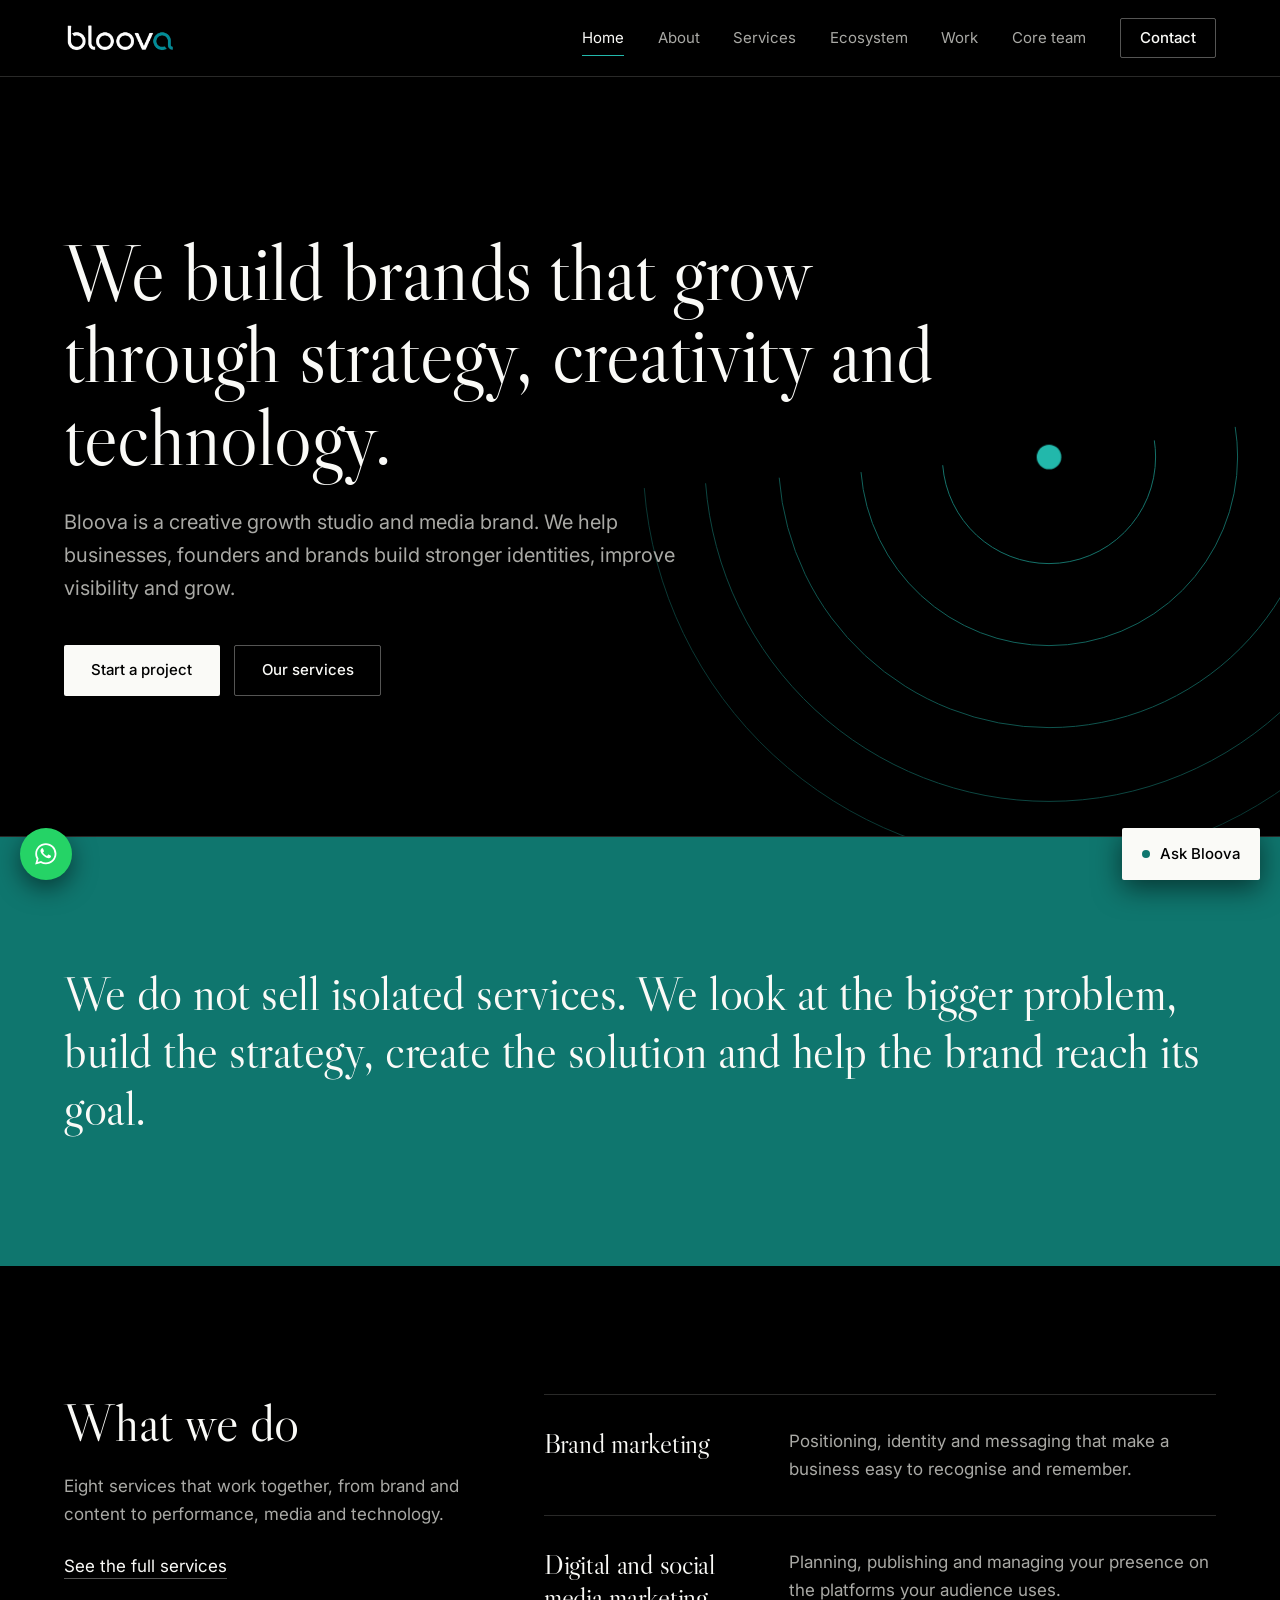
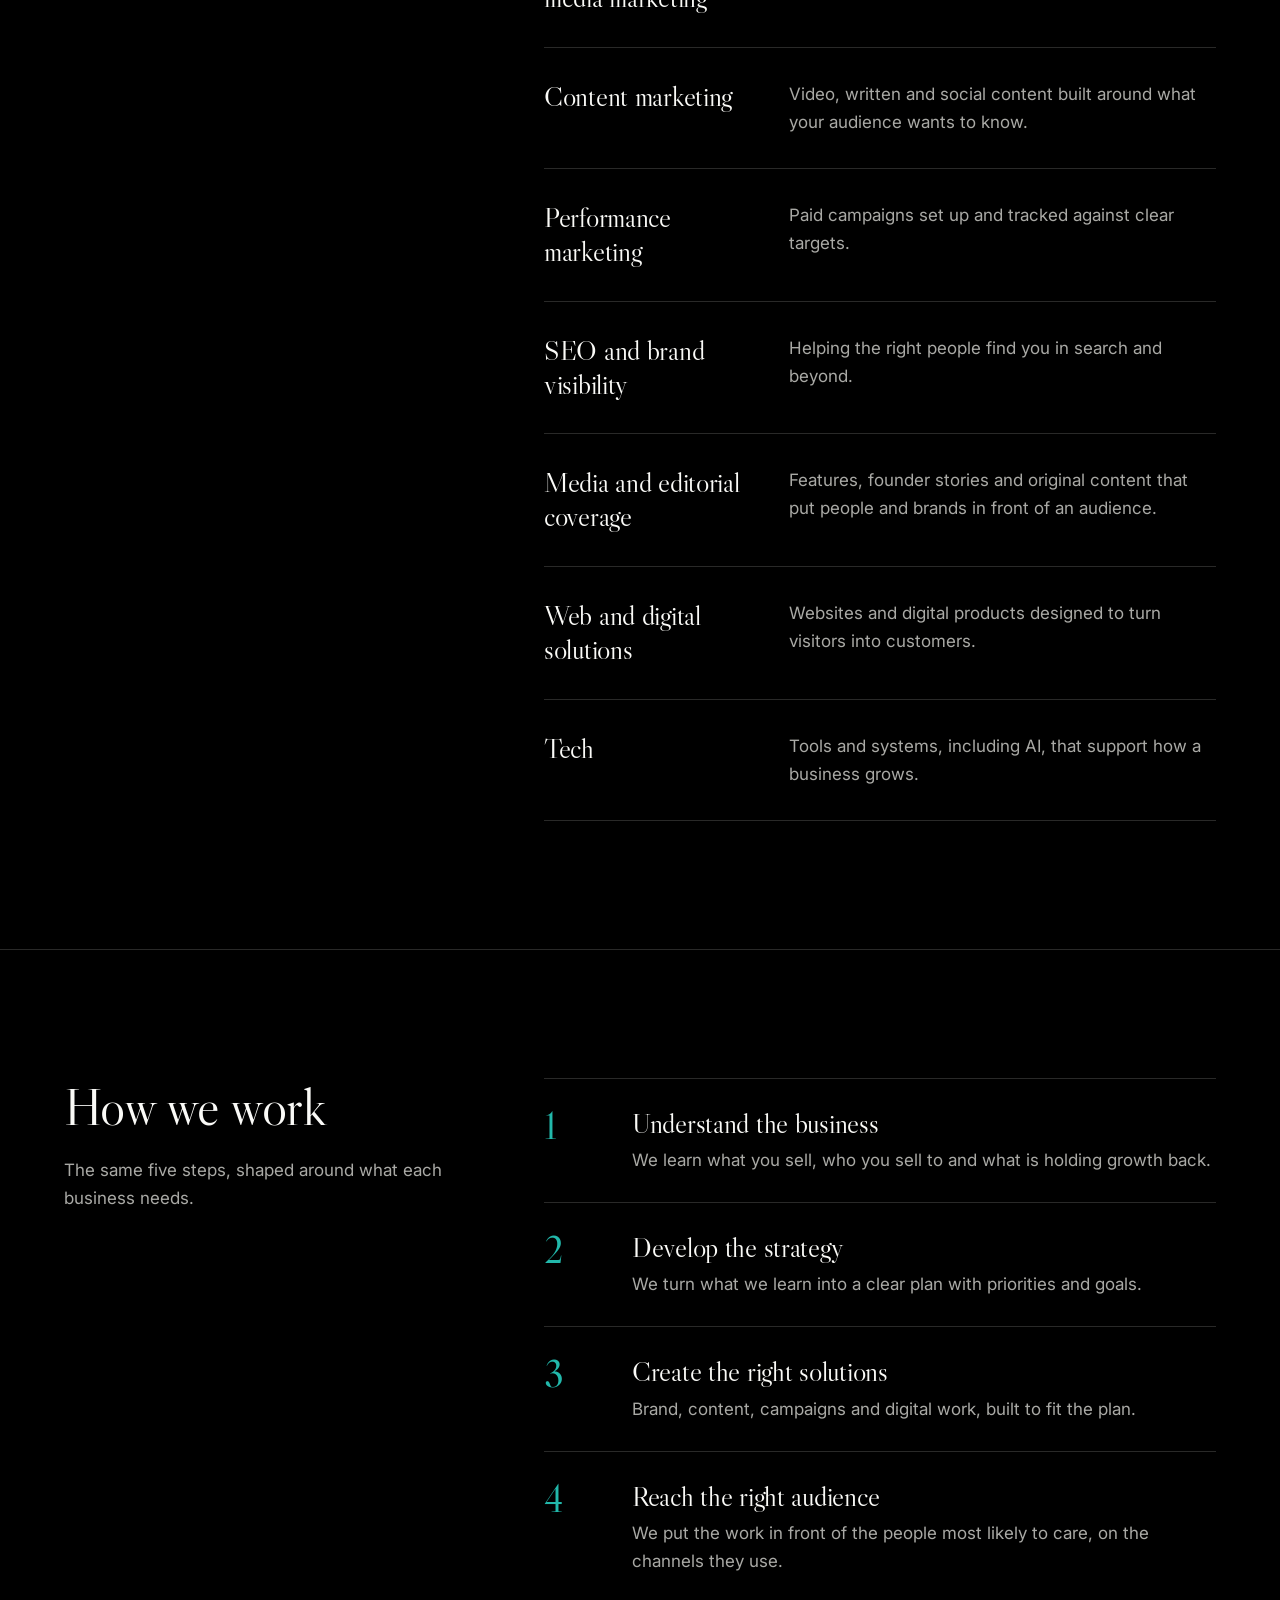
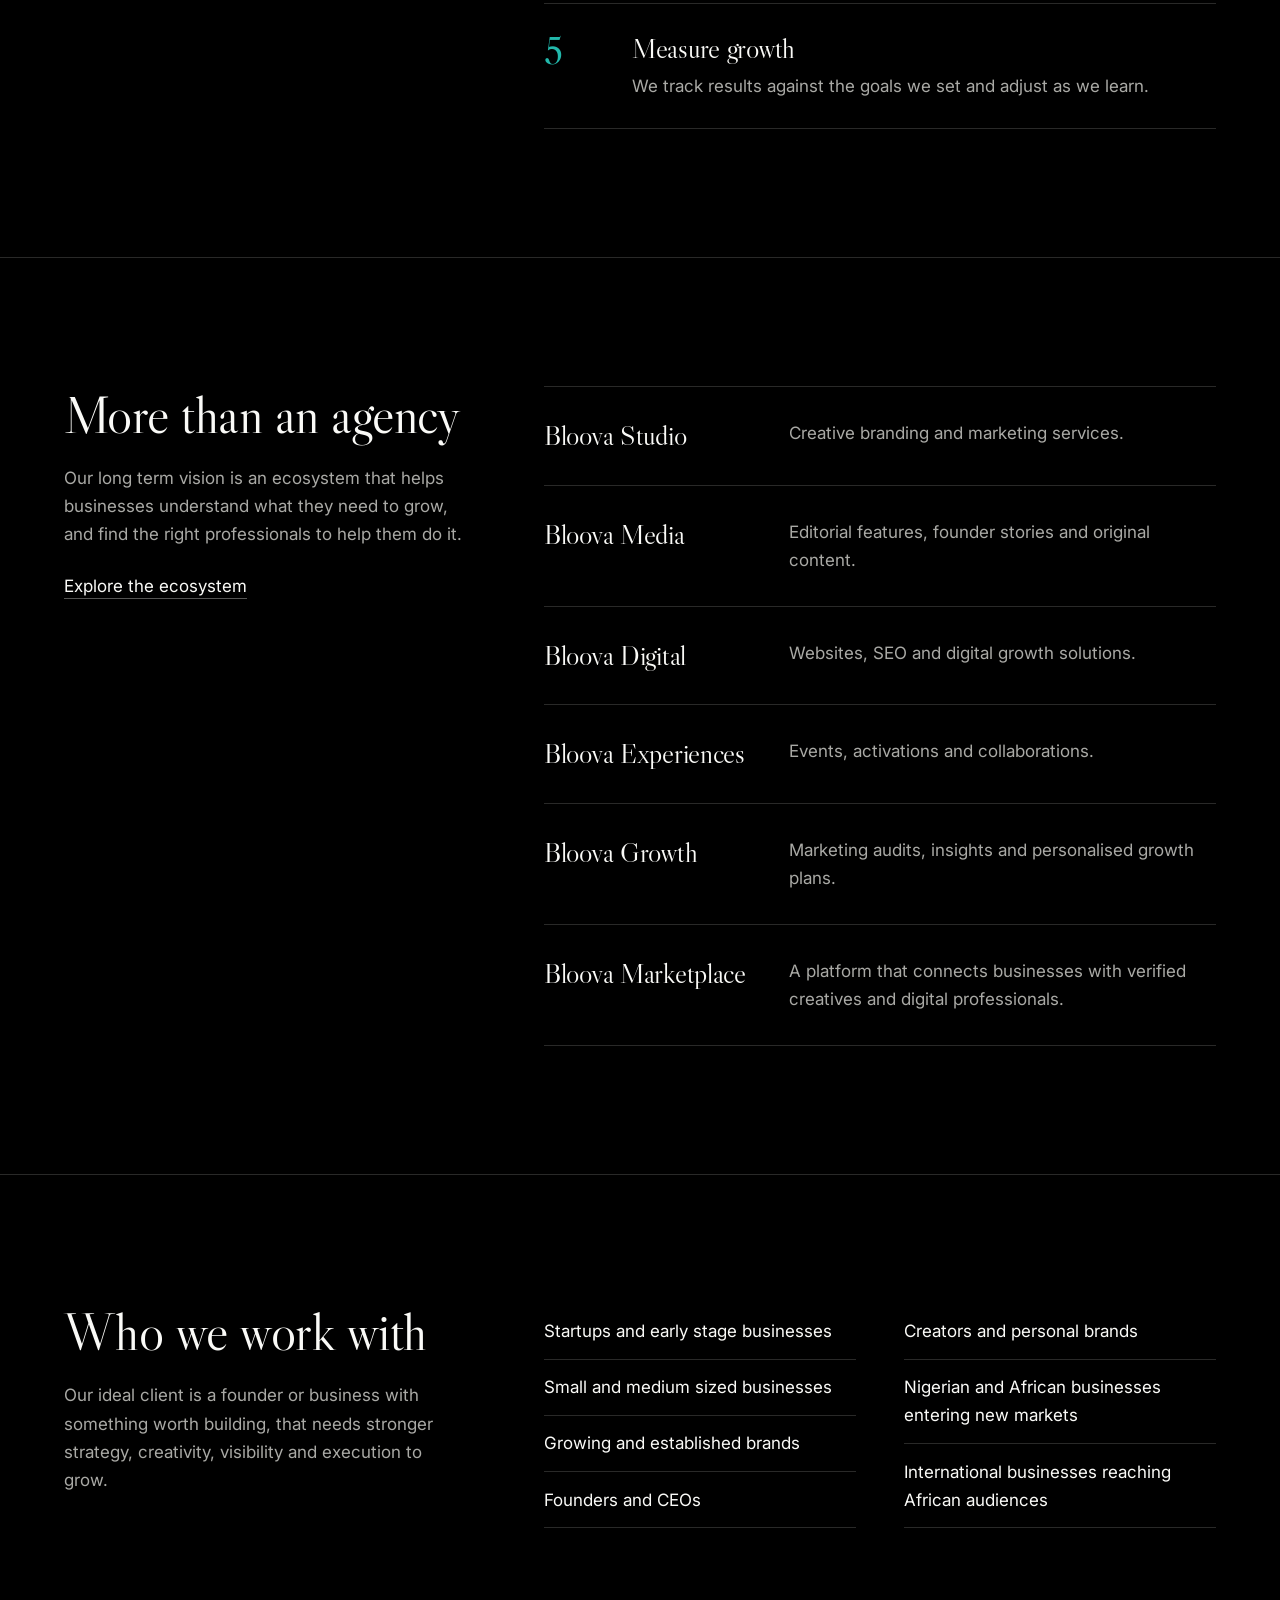
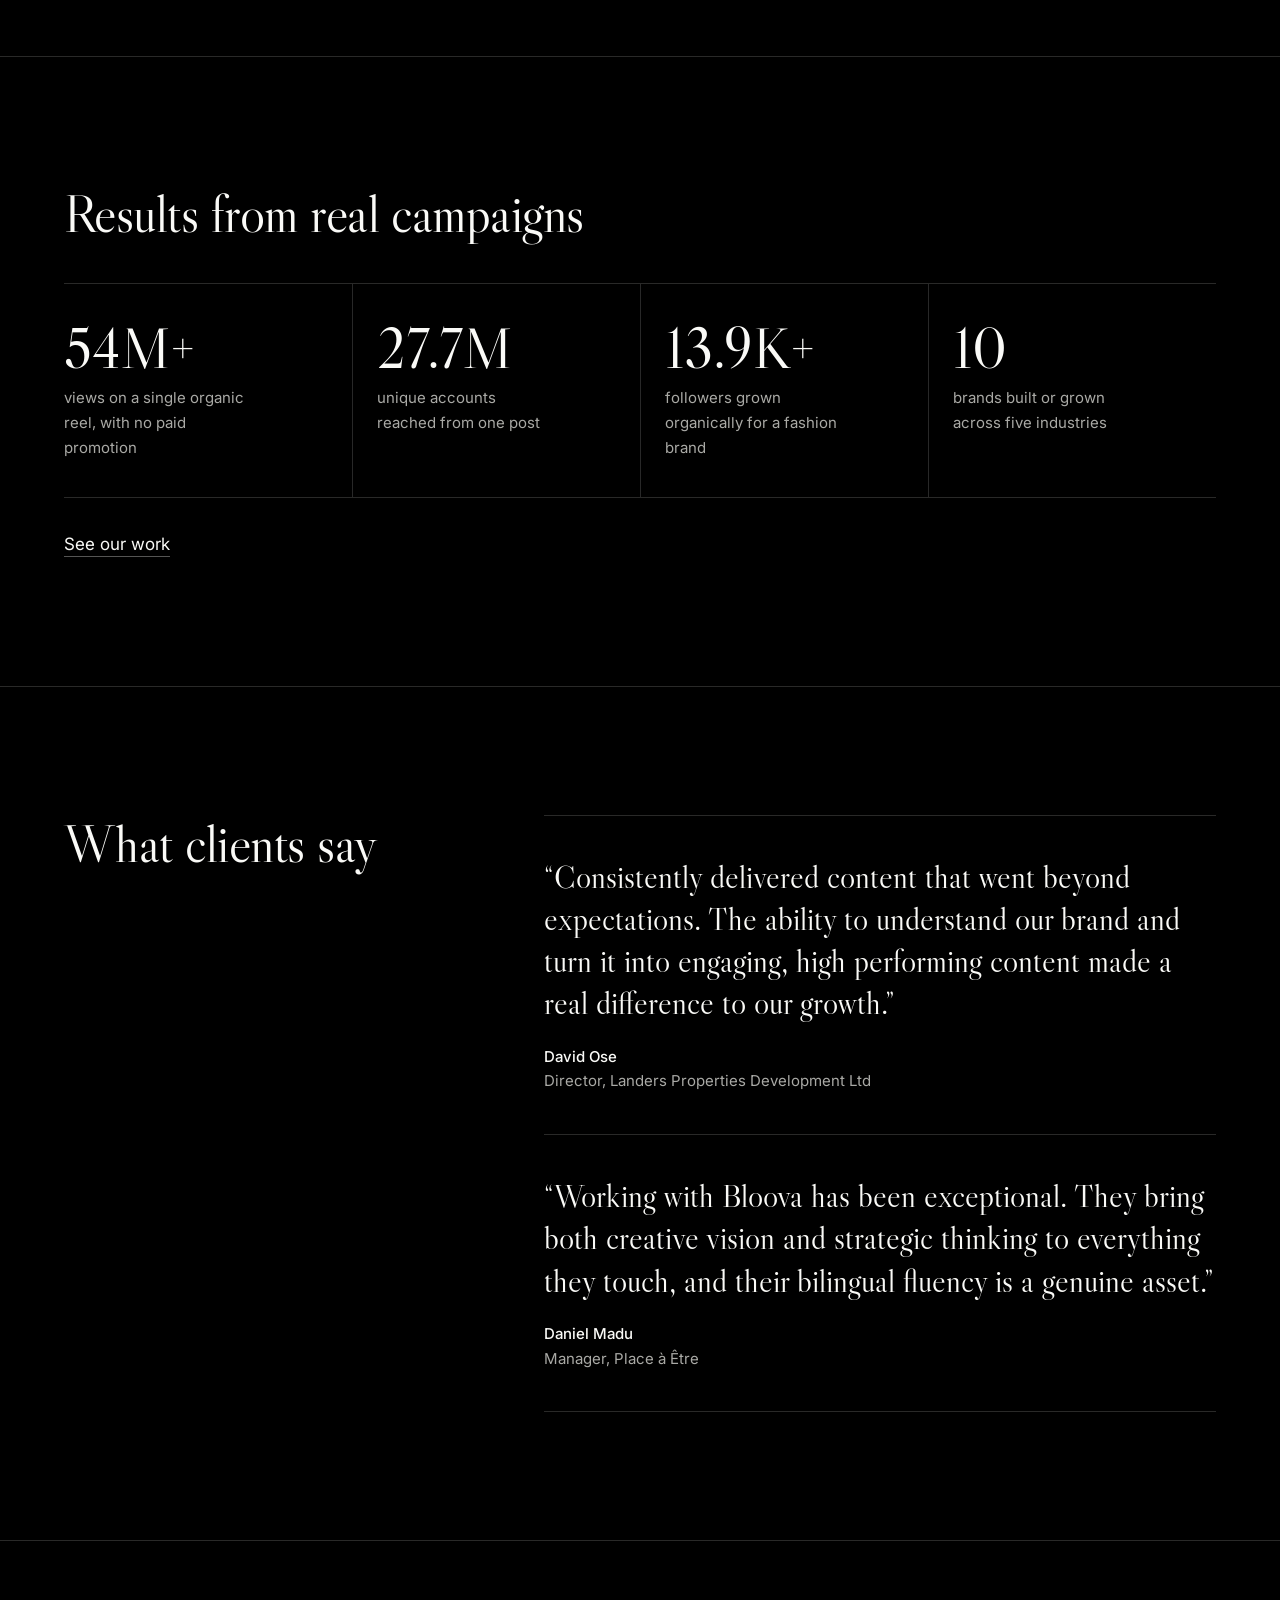
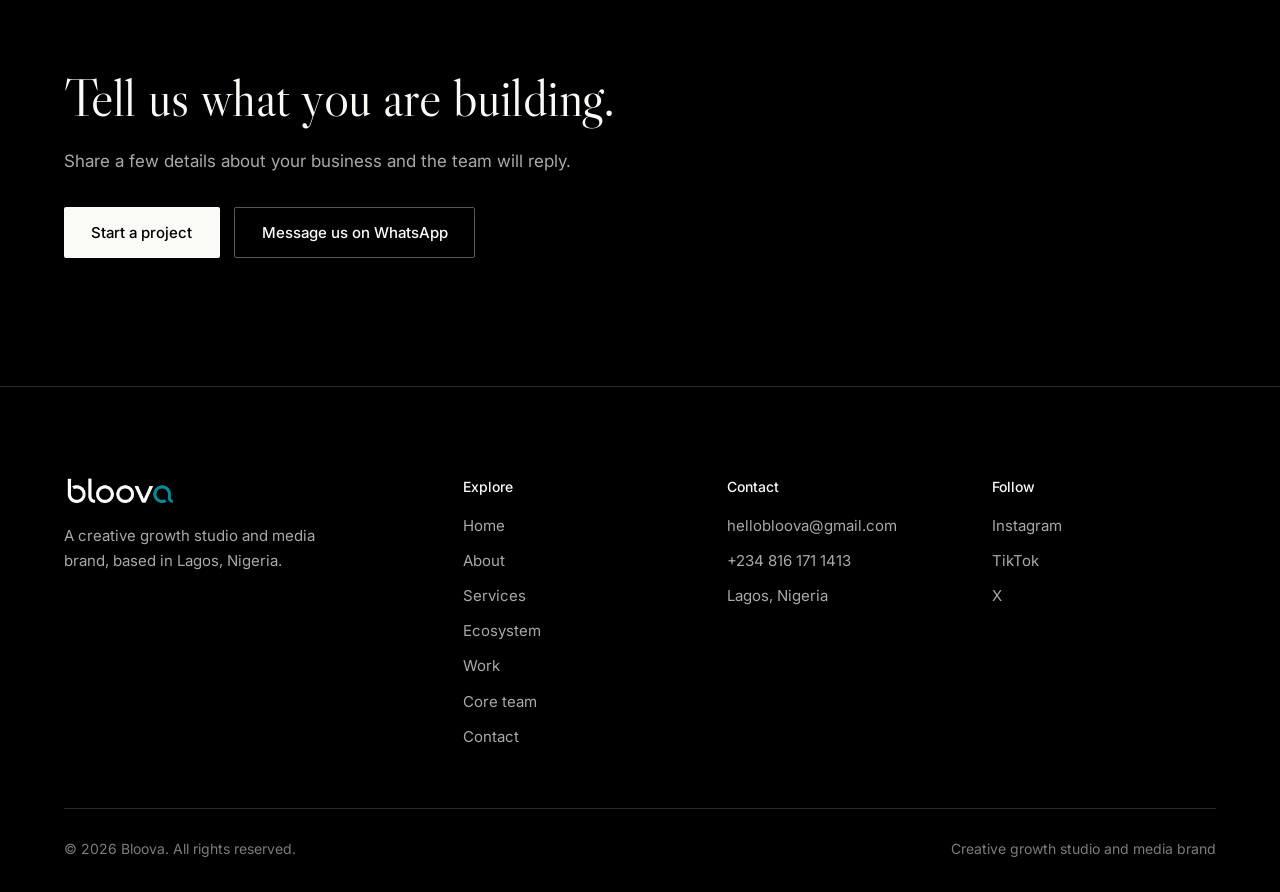
==== index.html @ 889a7f07 "Add files via upload" ====
<!DOCTYPE html>
<html lang="en">
<head>
<meta charset="utf-8">
<meta name="viewport" content="width=device-width, initial-scale=1">
<title>Bloova | Creative growth studio and media brand</title>
<meta name="description" content="Bloova is a creative growth studio and media brand in Lagos, Nigeria. We build brands that grow through strategy, creativity and technology.">
<meta name="theme-color" content="#000000">
<meta property="og:title" content="Bloova | Creative growth studio and media brand">
<meta property="og:description" content="Bloova is a creative growth studio and media brand in Lagos, Nigeria. We build brands that grow through strategy, creativity and technology.">
<meta property="og:type" content="website">
<link rel="icon" type="image/png" href="favicon.png">
<link rel="apple-touch-icon" href="apple-touch-icon.png">
<link rel="preconnect" href="https://fonts.googleapis.com">
<link rel="preconnect" href="https://fonts.gstatic.com" crossorigin>
<link href="https://fonts.googleapis.com/css2?family=Inter:wght@400;500&family=Libre+Caslon+Display&display=swap" rel="stylesheet">
<link rel="stylesheet" href="styles.css">
</head>
<body>
<a class="skip" href="#main">Skip to content</a>
<header class="site-header">
  <div class="wrap header-inner">
    <a class="brand" href="index.html" aria-label="Bloova home"><img src="bloova-logo.png" alt="Bloova" width="140" height="40"></a>
    <button class="nav-toggle" type="button" aria-expanded="false" aria-controls="site-nav" aria-label="Open menu"><span></span><span></span><span></span></button>
    <nav class="nav" id="site-nav" aria-label="Main">
      <a href="index.html" aria-current="page">Home</a>
      <a href="about.html">About</a>
      <a href="services.html">Services</a>
      <a href="ecosystem.html">Ecosystem</a>
      <a href="work.html">Work</a>
      <a href="team.html">Core team</a>
      <a class="btn btn-line btn-sm" href="contact.html">Contact</a>
    </nav>
  </div>
</header>
<main id="main">
<section class="hero">
  <svg class="rings" viewBox="0 0 400 400" aria-hidden="true" focusable="false">
    <circle class="ring" style="--i:0" cx="200" cy="200" r="52" pathLength="1"/>
    <circle class="ring" style="--i:1" cx="200" cy="200" r="92" pathLength="1"/>
    <circle class="ring" style="--i:2" cx="200" cy="200" r="132" pathLength="1"/>
    <circle class="ring" style="--i:3" cx="200" cy="200" r="168" pathLength="1"/>
    <circle class="ring" style="--i:4" cx="200" cy="200" r="198" pathLength="1"/>
    <circle class="dot" cx="200" cy="200" r="6"/>
  </svg>
  <div class="wrap">
    <div class="hero-inner">
      <h1 class="rise" style="--d:.1">We build brands that grow through strategy, creativity and technology.</h1>
      <p class="lede rise" style="--d:.3">Bloova is a creative growth studio and media brand. We help businesses, founders and brands build stronger identities, improve visibility and grow.</p>
      <div class="hero-actions rise" style="--d:.5">
        <a class="btn btn-solid" href="contact.html">Start a project</a>
        <a class="btn btn-line" href="services.html">Our services</a>
      </div>
    </div>
  </div>
</section>

<section class="section band">
  <div class="wrap">
    <p class="statement">We do not sell isolated services. We look at the bigger problem, build the strategy, create the solution and help the brand reach its goal.</p>
  </div>
</section>

<section class="section">
  <div class="wrap split">
    <div class="head">
      <h2>What we do</h2>
      <p>Eight services that work together, from brand and content to performance, media and technology.</p>
      <p style="margin-top:1.5rem"><a class="text-link" href="services.html">See the full services</a></p>
    </div>
    <div>
    <div class="rows">
      <div class="row"><h3>Brand marketing</h3><div><p>Positioning, identity and messaging that make a business easy to recognise and remember.</p></div></div>
      <div class="row"><h3>Digital and social media marketing</h3><div><p>Planning, publishing and managing your presence on the platforms your audience uses.</p></div></div>
      <div class="row"><h3>Content marketing</h3><div><p>Video, written and social content built around what your audience wants to know.</p></div></div>
      <div class="row"><h3>Performance marketing</h3><div><p>Paid campaigns set up and tracked against clear targets.</p></div></div>
      <div class="row"><h3>SEO and brand visibility</h3><div><p>Helping the right people find you in search and beyond.</p></div></div>
      <div class="row"><h3>Media and editorial coverage</h3><div><p>Features, founder stories and original content that put people and brands in front of an audience.</p></div></div>
      <div class="row"><h3>Web and digital solutions</h3><div><p>Websites and digital products designed to turn visitors into customers.</p></div></div>
      <div class="row"><h3>Tech</h3><div><p>Tools and systems, including AI, that support how a business grows.</p></div></div>
    </div>
    </div>
  </div>
</section>

<section class="section">
  <div class="wrap split">
    <div class="head">
      <h2>How we work</h2>
      <p>The same five steps, shaped around what each business needs.</p>
    </div>
    <div>
    <ol class="steps">
      <li><div><h3>Understand the business</h3><p>We learn what you sell, who you sell to and what is holding growth back.</p></div></li>
      <li><div><h3>Develop the strategy</h3><p>We turn what we learn into a clear plan with priorities and goals.</p></div></li>
      <li><div><h3>Create the right solutions</h3><p>Brand, content, campaigns and digital work, built to fit the plan.</p></div></li>
      <li><div><h3>Reach the right audience</h3><p>We put the work in front of the people most likely to care, on the channels they use.</p></div></li>
      <li><div><h3>Measure growth</h3><p>We track results against the goals we set and adjust as we learn.</p></div></li>
    </ol>
    </div>
  </div>
</section>

<section class="section">
  <div class="wrap split">
    <div class="head">
      <h2>More than an agency</h2>
      <p>Our long term vision is an ecosystem that helps businesses understand what they need to grow, and find the right professionals to help them do it.</p>
      <p style="margin-top:1.5rem"><a class="text-link" href="ecosystem.html">Explore the ecosystem</a></p>
    </div>
    <div>
    <div class="rows">
      <div class="row"><h3>Bloova Studio</h3><div><p>Creative branding and marketing services.</p></div></div>
      <div class="row"><h3>Bloova Media</h3><div><p>Editorial features, founder stories and original content.</p></div></div>
      <div class="row"><h3>Bloova Digital</h3><div><p>Websites, SEO and digital growth solutions.</p></div></div>
      <div class="row"><h3>Bloova Experiences</h3><div><p>Events, activations and collaborations.</p></div></div>
      <div class="row"><h3>Bloova Growth</h3><div><p>Marketing audits, insights and personalised growth plans.</p></div></div>
      <div class="row"><h3>Bloova Marketplace</h3><div><p>A platform that connects businesses with verified creatives and digital professionals.</p></div></div>
    </div>
    </div>
  </div>
</section>

<section class="section">
  <div class="wrap split">
    <div class="head">
      <h2>Who we work with</h2>
      <p>Our ideal client is a founder or business with something worth building, that needs stronger strategy, creativity, visibility and execution to grow.</p>
    </div>
    <ul class="audience">
      <li>Startups and early stage businesses</li>
      <li>Small and medium sized businesses</li>
      <li>Growing and established brands</li>
      <li>Founders and CEOs</li>
      <li>Creators and personal brands</li>
      <li>Nigerian and African businesses entering new markets</li>
      <li>International businesses reaching African audiences</li>
    </ul>
  </div>
</section>

<section class="section">
  <div class="wrap">
    <h2 style="max-width:14em;margin-bottom:2.5rem">Results from real campaigns</h2>
    <div class="figures">
      <div class="fig"><b>54M+</b><span>views on a single organic reel, with no paid promotion</span></div>
      <div class="fig"><b>27.7M</b><span>unique accounts reached from one post</span></div>
      <div class="fig"><b>13.9K+</b><span>followers grown organically for a fashion brand</span></div>
      <div class="fig"><b>10</b><span>brands built or grown across five industries</span></div>
    </div>
    <p style="margin-top:2rem"><a class="text-link" href="work.html">See our work</a></p>
  </div>
</section>

<section class="section">
  <div class="wrap split">
    <div class="head"><h2>What clients say</h2></div>
    <div>
      <figure class="quote">
        <blockquote>&ldquo;Consistently delivered content that went beyond expectations. The ability to understand our brand and turn it into engaging, high performing content made a real difference to our growth.&rdquo;</blockquote>
        <figcaption><strong>David Ose</strong>Director, Landers Properties Development Ltd</figcaption>
      </figure>
      <figure class="quote">
        <blockquote>&ldquo;Working with Bloova has been exceptional. They bring both creative vision and strategic thinking to everything they touch, and their bilingual fluency is a genuine asset.&rdquo;</blockquote>
        <figcaption><strong>Daniel Madu</strong>Manager, Place à Être</figcaption>
      </figure>
    </div>
  </div>
</section>

<section class="section cta">
  <div class="wrap">
    <h2>Tell us what you are building.</h2>
    <p>Share a few details about your business and the team will reply.</p>
    <div class="cta-actions">
      <a class="btn btn-solid" href="contact.html">Start a project</a>
      <a class="btn btn-line" href="https://wa.me/2348161711413" target="_blank" rel="noopener">Message us on WhatsApp</a>
    </div>
  </div>
</section>

</main>
<footer class="site-footer">
  <div class="wrap">
    <div class="footer-grid">
      <div class="footer-brand">
        <img src="bloova-logo.png" alt="Bloova" width="140" height="40">
        <p>A creative growth studio and media brand, based in Lagos, Nigeria.</p>
      </div>
      <div class="footer-col">
        <h4>Explore</h4>
        <a href="index.html">Home</a>
        <a href="about.html">About</a>
        <a href="services.html">Services</a>
        <a href="ecosystem.html">Ecosystem</a>
        <a href="work.html">Work</a>
        <a href="team.html">Core team</a>
        <a href="contact.html">Contact</a>
      </div>
      <div class="footer-col">
        <h4>Contact</h4>
        <a href="mailto:hellobloova@gmail.com">hellobloova@gmail.com</a>
        <a href="https://wa.me/2348161711413" target="_blank" rel="noopener">+234 816 171 1413</a>
        <p>Lagos, Nigeria</p>
      </div>
      <div class="footer-col">
        <h4>Follow</h4>
        <a href="https://www.instagram.com/bloova.ng" target="_blank" rel="noopener">Instagram</a>
        <a href="https://www.tiktok.com/@bloova.ng" target="_blank" rel="noopener">TikTok</a>
        <a href="https://x.com/bloovastudio" target="_blank" rel="noopener">X</a>
      </div>
    </div>
    <div class="footer-base">
      <span>&copy; <span data-year>2026</span> Bloova. All rights reserved.</span>
      <span>Creative growth studio and media brand</span>
    </div>
  </div>
</footer>
<a class="wa" href="https://wa.me/2348161711413" target="_blank" rel="noopener" aria-label="Chat with Bloova on WhatsApp"><svg viewBox="0 0 24 24" aria-hidden="true"><path d="M12.04 2C6.58 2 2.13 6.45 2.13 11.91c0 1.75.46 3.45 1.32 4.95L2.05 22l5.25-1.38a9.9 9.9 0 0 0 4.74 1.21h.01c5.46 0 9.9-4.45 9.9-9.91 0-2.65-1.03-5.14-2.9-7.01A9.87 9.87 0 0 0 12.04 2m0 1.67c2.2 0 4.27.86 5.82 2.42a8.18 8.18 0 0 1 2.41 5.82c0 4.54-3.7 8.24-8.24 8.24a8.2 8.2 0 0 1-4.19-1.15l-.3-.18-3.12.82.83-3.04-.2-.31a8.18 8.18 0 0 1-1.25-4.38c0-4.54 3.7-8.24 8.24-8.24M8.53 6.9c-.16 0-.43.06-.66.31s-.86.84-.86 2.05.88 2.38 1 2.55c.13.17 1.72 2.63 4.16 3.68.58.25 1.03.4 1.39.51.58.19 1.11.16 1.53.1.47-.07 1.44-.59 1.64-1.16.2-.57.2-1.06.14-1.16-.06-.1-.23-.16-.48-.28s-1.44-.71-1.67-.79-.39-.12-.55.12-.63.79-.77.95-.28.18-.53.06c-.25-.13-1.04-.38-1.98-1.22-.73-.65-1.22-1.46-1.37-1.7s-.02-.39.11-.51c.11-.11.25-.29.37-.43.12-.14.16-.24.24-.4s.04-.3-.02-.42c-.06-.13-.55-1.35-.76-1.84-.2-.48-.4-.42-.55-.42h-.4"/></svg></a>
<script src="script.js"></script>
<script src="chat.js"></script>
</body>
</html>
---- styles.css ----
/* ==========================================================
   Bloova
   Black from the logo, one band of brand teal, Caslon for
   headlines, Inter for everything you read.
   ========================================================== */

:root {
  --black: #000000;
  --ivory: #FAFAF7;
  --mute: #A9A9A5;
  --faint: #7C7C78;
  --line: rgba(250, 250, 247, 0.16);
  --line-strong: rgba(250, 250, 247, 0.34);
  --teal: #0F766E;
  --teal-lt: #22B8AB;
  --panel: #0D0D0D;

  --display: 'Libre Caslon Display', 'Times New Roman', serif;
  --text: 'Inter', system-ui, sans-serif;

  --wrap: 1200px;
  --gutter: clamp(1.25rem, 5vw, 4rem);
  --space-section: clamp(4.5rem, 10vw, 9rem);
}

* { box-sizing: border-box; margin: 0; padding: 0; }
html { scroll-behavior: smooth; -webkit-text-size-adjust: 100%; }

body {
  background: var(--black);
  color: var(--ivory);
  font-family: var(--text);
  font-size: 1.0625rem;
  line-height: 1.65;
  -webkit-font-smoothing: antialiased;
  text-rendering: optimizeLegibility;
  overflow-x: hidden;
}

img { max-width: 100%; display: block; }
a { color: inherit; text-decoration: none; }
ul, ol { list-style: none; }
button, input, select, textarea { font: inherit; color: inherit; }
::selection { background: var(--teal); color: var(--ivory); }

:focus-visible { outline: 2px solid var(--teal-lt); outline-offset: 3px; }

.skip {
  position: absolute; left: -999px; top: 0;
  background: var(--ivory); color: var(--black);
  padding: .75rem 1rem; z-index: 999;
}
.skip:focus { left: 0; }

h1, h2, h3, h4 {
  font-family: var(--display);
  font-weight: 400;
  letter-spacing: -0.01em;
  color: var(--ivory);
}
h1 { font-size: clamp(2.6rem, 6.2vw, 5rem); line-height: 1.04; }
h2 { font-size: clamp(2rem, 4.2vw, 3.3rem); line-height: 1.1; }
h3 { font-size: clamp(1.4rem, 2.2vw, 1.8rem); line-height: 1.2; }
p { color: var(--mute); max-width: 62ch; }
p + p { margin-top: 1.1em; }
strong { color: var(--ivory); font-weight: 500; }

.wrap {
  width: 100%;
  max-width: calc(var(--wrap) + var(--gutter) * 2);
  margin: 0 auto;
  padding-left: var(--gutter);
  padding-right: var(--gutter);
}

.small { font-size: .9375rem; color: var(--teal-lt); font-weight: 500; }

/* ---------- Header ---------- */
.site-header {
  position: sticky; top: 0; z-index: 100;
  background: rgba(0, 0, 0, 0.92);
  backdrop-filter: blur(12px);
  -webkit-backdrop-filter: blur(12px);
  border-bottom: 1px solid var(--line);
}
.header-inner {
  display: flex; align-items: center; justify-content: space-between;
  height: 4.75rem;
}
.brand img { height: 2rem; width: auto; }
.nav { display: flex; align-items: center; gap: 2.1rem; }
.nav a:not(.btn) {
  font-size: .9375rem; color: var(--mute);
  position: relative; padding: .35rem 0;
  transition: color .2s ease;
}
.nav a:not(.btn)::after {
  content: ''; position: absolute; left: 0; right: 0; bottom: 0;
  height: 1px; background: var(--teal-lt);
  transform: scaleX(0); transform-origin: left;
  transition: transform .25s ease;
}
.nav a:not(.btn):hover, .nav a[aria-current="page"] { color: var(--ivory); }
.nav a:not(.btn):hover::after, .nav a[aria-current="page"]::after { transform: scaleX(1); }

.nav-toggle {
  display: none; background: none; border: 1px solid var(--line-strong);
  width: 2.75rem; height: 2.75rem; cursor: pointer; border-radius: 2px;
  align-items: center; justify-content: center; flex-direction: column; gap: 5px;
}
.nav-toggle span { display: block; width: 18px; height: 1.5px; background: var(--ivory); transition: transform .25s ease, opacity .25s ease; }
.nav-toggle[aria-expanded="true"] span:nth-child(1) { transform: translateY(6.5px) rotate(45deg); }
.nav-toggle[aria-expanded="true"] span:nth-child(2) { opacity: 0; }
.nav-toggle[aria-expanded="true"] span:nth-child(3) { transform: translateY(-6.5px) rotate(-45deg); }

@media (max-width: 1020px) {
  .nav-toggle { display: flex; }
  .nav {
    position: fixed; top: 4.75rem; left: 0; right: 0;
    flex-direction: column; align-items: stretch; gap: 0;
    background: var(--black); border-bottom: 1px solid var(--line);
    padding: .5rem var(--gutter) 1.75rem;
    transform: translateY(-.5rem); opacity: 0; visibility: hidden;
    transition: transform .25s ease, opacity .25s ease, visibility .25s;
  }
  .nav.open { transform: none; opacity: 1; visibility: visible; }
  .nav a:not(.btn) { padding: 1rem 0; border-bottom: 1px solid var(--line); font-size: 1.0625rem; }
  .nav a:not(.btn)::after { display: none; }
  .nav .btn { margin-top: 1.25rem; justify-content: center; }
}

/* ---------- Buttons ---------- */
.btn {
  display: inline-flex; align-items: center; justify-content: center;
  padding: .95rem 1.65rem; border: 1px solid transparent; border-radius: 2px;
  font-size: .9375rem; font-weight: 500; cursor: pointer; line-height: 1.2;
  transition: background .2s ease, color .2s ease, border-color .2s ease;
}
.btn-solid { background: var(--ivory); color: var(--black); }
.btn-solid:hover { background: var(--teal-lt); }
.btn-line { border-color: var(--line-strong); color: var(--ivory); }
.btn-line:hover { border-color: var(--ivory); background: rgba(250,250,247,.06); }
.btn-sm { padding: .65rem 1.2rem; }
.text-link {
  color: var(--ivory); border-bottom: 1px solid var(--line-strong);
  padding-bottom: 2px; transition: border-color .2s ease, color .2s ease;
}
.text-link:hover { color: var(--teal-lt); border-color: var(--teal-lt); }

/* ---------- Sections ---------- */
.section { padding: var(--space-section) 0; }
.section + .section { border-top: 1px solid var(--line); }
.section.band { background: var(--teal); border-top: 0; }
.band + .section { border-top: 0; }

.split {
  display: grid;
  grid-template-columns: minmax(0, 4.5fr) minmax(0, 7.5fr);
  gap: clamp(2rem, 6vw, 6rem);
  align-items: start;
}
.split > .head { position: sticky; top: 7rem; }
.split > .head p { margin-top: 1.25rem; }
@media (max-width: 900px) {
  .split { grid-template-columns: 1fr; }
  .split > .head { position: static; }
}

/* ---------- Hero ---------- */
.hero {
  position: relative; overflow: hidden;
  padding: clamp(5rem, 12vw, 10rem) 0 clamp(5rem, 11vw, 9rem);
  border-bottom: 1px solid var(--line);
}
.hero-inner { position: relative; z-index: 2; max-width: 56rem; }
.hero h1 { margin-bottom: 1.75rem; }
.hero .lede { font-size: clamp(1.05rem, 1.6vw, 1.25rem); color: var(--mute); max-width: 40rem; margin-bottom: 2.5rem; }
.hero-actions { display: flex; flex-wrap: wrap; gap: .9rem; }

.rings {
  position: absolute; z-index: 1; pointer-events: none;
  right: -14vw; top: 50%; width: min(78vw, 820px); aspect-ratio: 1;
  transform: translateY(-50%);
}
.rings circle { fill: none; stroke: var(--teal-lt); stroke-width: 1; vector-effect: non-scaling-stroke; }
.rings .ring {
  stroke-dasharray: 1; stroke-dashoffset: 1;
  animation: draw 2.6s cubic-bezier(.22,.7,.2,1) forwards;
  animation-delay: calc(var(--i) * .22s + .15s);
  opacity: calc(.62 - var(--i) * .08);
}
.rings .dot { fill: var(--teal-lt); stroke: none; transform-origin: center; animation: pop .7s cubic-bezier(.2,.9,.3,1.3) .1s both; }
@keyframes draw { to { stroke-dashoffset: 0; } }
@keyframes pop { from { transform: scale(0); } to { transform: scale(1); } }
@media (max-width: 900px) { .rings { right: -38vw; opacity: .5; width: 120vw; } }

.rise { animation: rise .9s cubic-bezier(.2,.7,.2,1) both; animation-delay: calc(var(--d, 0) * 1s); }
@keyframes rise { from { opacity: 0; transform: translateY(14px); } to { opacity: 1; transform: none; } }

/* ---------- Statement band ---------- */
.band p.statement {
  font-family: var(--display);
  font-size: clamp(1.8rem, 3.8vw, 3.1rem);
  line-height: 1.18; color: var(--ivory); max-width: 26em;
  letter-spacing: -0.01em;
}

/* ---------- Rows (services, ecosystem) ---------- */
.rows { border-top: 1px solid var(--line); }
.row {
  display: grid; grid-template-columns: minmax(0, 4fr) minmax(0, 8fr);
  gap: 1.5rem 2rem; padding: 2rem 0; border-bottom: 1px solid var(--line);
}
.row h3 { transition: color .2s ease; }
.row:hover h3 { color: var(--teal-lt); }
.row p { max-width: 54ch; }
.row .tag {
  display: inline-block; margin-top: .9rem; font-size: .8125rem; font-weight: 500;
  border: 1px solid var(--line-strong); padding: .2rem .7rem; border-radius: 100px; color: var(--ivory);
}
@media (max-width: 700px) { .row { grid-template-columns: 1fr; gap: .6rem; } }

/* ---------- Approach steps (a real sequence) ---------- */
.steps { counter-reset: step; border-top: 1px solid var(--line); }
.steps li {
  counter-increment: step;
  display: grid; grid-template-columns: 4.5rem minmax(0, 1fr); gap: 1rem;
  padding: 1.75rem 0; border-bottom: 1px solid var(--line);
}
.steps li::before {
  content: counter(step);
  font-family: var(--display); font-size: 2.4rem; line-height: 1; color: var(--teal-lt);
}
.steps h3 { margin-bottom: .35rem; }

/* ---------- Audience ---------- */
.audience { columns: 2; column-gap: 3rem; }
.audience li { break-inside: avoid; padding: .85rem 0; border-bottom: 1px solid var(--line); color: var(--ivory); }
@media (max-width: 640px) { .audience { columns: 1; } }

/* ---------- Figures ---------- */
.figures { display: grid; grid-template-columns: repeat(4, 1fr); border-top: 1px solid var(--line); border-bottom: 1px solid var(--line); }
.fig { padding: 2.25rem 1.5rem 2.25rem 0; }
.fig + .fig { padding-left: 1.5rem; border-left: 1px solid var(--line); }
.fig b { display: block; font-family: var(--display); font-weight: 400; font-size: clamp(2.4rem, 4.4vw, 3.6rem); line-height: 1; margin-bottom: .6rem; }
.fig span { font-size: .9375rem; color: var(--mute); display: block; max-width: 20ch; }
@media (max-width: 860px) {
  .figures { grid-template-columns: 1fr 1fr; }
  .fig:nth-child(3) { border-left: 0; padding-left: 0; }
  .fig:nth-child(n+3) { border-top: 1px solid var(--line); }
}

/* ---------- Quotes ---------- */
.quote { padding: 2.5rem 0; border-bottom: 1px solid var(--line); }
.quote:first-child { border-top: 1px solid var(--line); }
.quote blockquote { font-family: var(--display); font-size: clamp(1.4rem, 2.6vw, 2rem); line-height: 1.32; color: var(--ivory); max-width: 34em; }
.quote figcaption { margin-top: 1.25rem; color: var(--mute); font-size: .9375rem; }
.quote figcaption strong { display: block; }

/* ---------- Call to action ---------- */
.cta h2 { max-width: 16em; margin-bottom: 1.25rem; }
.cta p { margin-bottom: 2rem; }
.cta-actions { display: flex; flex-wrap: wrap; gap: .9rem; }

/* ---------- Inner page header ---------- */
.page-head { padding: clamp(4.5rem, 10vw, 8rem) 0 clamp(3rem, 6vw, 5rem); border-bottom: 1px solid var(--line); }
.page-head h1 { max-width: 15em; margin-bottom: 1.5rem; }
.page-head .lede { font-size: clamp(1.05rem, 1.5vw, 1.2rem); max-width: 44rem; }

/* ---------- Work ---------- */
.case { display: grid; grid-template-columns: minmax(0, 4fr) minmax(0, 8fr); gap: 1.5rem clamp(2rem, 5vw, 5rem); padding: 3rem 0; border-bottom: 1px solid var(--line); }
.case:first-child { border-top: 1px solid var(--line); }
.case .metric b { display: block; font-family: var(--display); font-weight: 400; font-size: clamp(3rem, 6vw, 4.8rem); line-height: 1; color: var(--teal-lt); }
.case .metric span { display: block; margin-top: .6rem; color: var(--mute); font-size: .9375rem; max-width: 22ch; }
.case h3 { margin-bottom: 1rem; }
.case .facts { display: flex; flex-wrap: wrap; gap: .5rem 2rem; margin: 1.5rem 0; }
.case .facts li { font-size: .9375rem; color: var(--ivory); }
.case .facts li span { color: var(--mute); margin-left: .35rem; }
.case .links { display: flex; flex-wrap: wrap; gap: .75rem 1.75rem; margin-top: 1.5rem; }
@media (max-width: 760px) { .case { grid-template-columns: 1fr; } }

.clients { border-top: 1px solid var(--line); columns: 2; column-gap: 3rem; }
.clients li { break-inside: avoid; padding: 1rem 0; border-bottom: 1px solid var(--line); }
.clients b { font-weight: 500; display: block; }
.clients span { color: var(--mute); font-size: .9375rem; }
@media (max-width: 640px) { .clients { columns: 1; } }

/* ---------- Core team ---------- */
.team-grid { display: grid; grid-template-columns: repeat(4, 1fr); gap: 2rem; }
@media (max-width: 1000px) { .team-grid { grid-template-columns: repeat(2, 1fr); } }
@media (max-width: 520px) { .team-grid { grid-template-columns: 1fr; } }
.member { display: block; }
.portrait {
  position: relative; aspect-ratio: 4 / 5; overflow: hidden;
  border: 1px solid var(--line); border-radius: 999px 999px 2px 2px;
  background: var(--panel);
  display: flex; align-items: center; justify-content: center;
  transition: border-color .25s ease;
}
.portrait img { width: 38%; opacity: .5; transition: opacity .25s ease; }
.member:hover .portrait { border-color: var(--teal-lt); }
.member:hover .portrait img { opacity: .9; }
.member h3 { margin-top: 1.1rem; font-size: 1.4rem; }
.member p { font-size: .9375rem; margin-top: .2rem; }
.member .view { display: inline-block; margin-top: .7rem; font-size: .9375rem; color: var(--ivory); border-bottom: 1px solid var(--line-strong); padding-bottom: 2px; }

.soon-panel { max-width: 40rem; padding: clamp(2rem, 5vw, 3.5rem); border: 1px solid var(--line); background: var(--panel); }
.soon-panel h2 { margin-bottom: 1rem; }
.soon-panel .cta-actions { margin-top: 2rem; }

/* ---------- Contact ---------- */
.contact-grid { display: grid; grid-template-columns: minmax(0, 7fr) minmax(0, 5fr); gap: clamp(2rem, 6vw, 6rem); align-items: start; }
@media (max-width: 900px) { .contact-grid { grid-template-columns: 1fr; } }
.form { display: grid; grid-template-columns: 1fr 1fr; gap: 1.25rem; }
.form .full { grid-column: 1 / -1; }
@media (max-width: 560px) { .form { grid-template-columns: 1fr; } }
.field label { display: block; font-size: .9rem; font-weight: 500; margin-bottom: .45rem; }
.field input, .field select, .field textarea {
  width: 100%; background: var(--black); border: 1px solid var(--line-strong);
  border-radius: 2px; padding: .9rem 1rem; transition: border-color .2s ease;
}
.field select { appearance: none; background-image: linear-gradient(45deg, transparent 50%, var(--mute) 50%), linear-gradient(135deg, var(--mute) 50%, transparent 50%); background-position: calc(100% - 20px) 55%, calc(100% - 14px) 55%; background-size: 6px 6px; background-repeat: no-repeat; }
.field input::placeholder, .field textarea::placeholder { color: var(--faint); }
.field input:focus, .field select:focus, .field textarea:focus { outline: none; border-color: var(--teal-lt); }
.field textarea { min-height: 9rem; resize: vertical; }
.form-actions { display: flex; flex-wrap: wrap; gap: .9rem; }
.form-note { font-size: .875rem; color: var(--faint); margin-top: .25rem; }
.contact-list { border-top: 1px solid var(--line); }
.contact-list li { padding: 1.25rem 0; border-bottom: 1px solid var(--line); }
.contact-list .k { display: block; font-size: .875rem; color: var(--faint); }
.contact-list a, .contact-list .v { color: var(--ivory); font-size: 1.0625rem; }
.contact-list a:hover { color: var(--teal-lt); }

/* ---------- Footer ---------- */
.site-footer { border-top: 1px solid var(--line); padding: clamp(3.5rem, 7vw, 5.5rem) 0 2rem; }
.footer-grid { display: grid; grid-template-columns: 1.6fr 1fr 1fr 1fr; gap: 2.5rem; padding-bottom: 3rem; }
@media (max-width: 860px) { .footer-grid { grid-template-columns: 1fr 1fr; } .footer-grid > :first-child { grid-column: 1 / -1; } }
.footer-brand img { height: 2rem; width: auto; margin-bottom: 1.1rem; }
.footer-brand p { font-size: .9375rem; max-width: 30ch; }
.footer-col h4 { font-family: var(--text); font-size: .875rem; font-weight: 500; color: var(--ivory); margin-bottom: 1rem; letter-spacing: 0; }
.footer-col a, .footer-col p { display: block; font-size: .9375rem; color: var(--mute); margin-bottom: .65rem; transition: color .2s ease; }
.footer-col a:hover { color: var(--teal-lt); }
.footer-base { display: flex; flex-wrap: wrap; justify-content: space-between; gap: .75rem; padding-top: 1.75rem; border-top: 1px solid var(--line); font-size: .875rem; color: var(--faint); }

/* ---------- WhatsApp ---------- */
.wa {
  position: fixed; left: 1.25rem; bottom: 1.25rem; z-index: 150;
  width: 3.25rem; height: 3.25rem; border-radius: 50%;
  background: #25D366; display: flex; align-items: center; justify-content: center;
  box-shadow: 0 8px 24px rgba(0,0,0,.5); transition: transform .2s ease;
}
.wa:hover { transform: scale(1.06); }
.wa svg { width: 1.6rem; height: 1.6rem; fill: #fff; }

/* ---------- Chat ---------- */
.chat-launch {
  position: fixed; right: 1.25rem; bottom: 1.25rem; z-index: 150;
  display: inline-flex; align-items: center; gap: .6rem;
  background: var(--ivory); color: var(--black); border: 0; cursor: pointer;
  padding: .85rem 1.25rem; border-radius: 2px; font-weight: 500; font-size: .9375rem;
  box-shadow: 0 8px 28px rgba(0,0,0,.55); transition: background .2s ease;
}
.chat-launch:hover { background: var(--teal-lt); }
.chat-launch i { width: .55rem; height: .55rem; border-radius: 50%; background: var(--teal); display: block; }

.chat {
  position: fixed; right: 1.25rem; bottom: 5.25rem; z-index: 160;
  width: min(25rem, calc(100vw - 2.5rem)); height: min(35rem, 74vh);
  display: flex; flex-direction: column;
  background: var(--panel); border: 1px solid var(--line-strong); border-radius: 4px;
  box-shadow: 0 24px 70px rgba(0,0,0,.7);
  transform: translateY(12px); opacity: 0; visibility: hidden;
  transition: transform .25s ease, opacity .25s ease, visibility .25s;
}
.chat.open { transform: none; opacity: 1; visibility: visible; }
.chat-head { display: flex; align-items: center; justify-content: space-between; padding: 1rem 1.1rem; border-bottom: 1px solid var(--line); }
.chat-head b { font-family: var(--display); font-weight: 400; font-size: 1.25rem; }
.chat-head small { display: block; color: var(--faint); font-size: .8125rem; }
.chat-close { background: none; border: 1px solid var(--line-strong); width: 2.25rem; height: 2.25rem; border-radius: 2px; cursor: pointer; font-size: 1.1rem; line-height: 1; }
.chat-close:hover { border-color: var(--ivory); }
.chat-log { flex: 1; overflow-y: auto; padding: 1.1rem; display: flex; flex-direction: column; gap: .8rem; }
.msg { max-width: 88%; padding: .75rem .95rem; border-radius: 3px; font-size: .9688rem; line-height: 1.55; white-space: pre-wrap; word-wrap: break-word; }
.msg.bot { background: transparent; border: 1px solid var(--line); color: var(--ivory); align-self: flex-start; }
.msg.me { background: var(--teal); color: var(--ivory); align-self: flex-end; }
.msg a { color: var(--teal-lt); text-decoration: underline; }
.typing { display: inline-flex; gap: 4px; padding: .2rem 0; }
.typing span { width: 6px; height: 6px; border-radius: 50%; background: var(--mute); animation: blink 1.1s infinite ease-in-out; }
.typing span:nth-child(2) { animation-delay: .15s; } .typing span:nth-child(3) { animation-delay: .3s; }
@keyframes blink { 0%, 80%, 100% { opacity: .25; } 40% { opacity: 1; } }
.chips { display: flex; flex-wrap: wrap; gap: .5rem; padding: 0 1.1rem .9rem; }
.chips button { background: none; border: 1px solid var(--line-strong); color: var(--ivory); padding: .45rem .8rem; border-radius: 100px; font-size: .8438rem; cursor: pointer; transition: border-color .2s ease; }
.chips button:hover { border-color: var(--teal-lt); }
.chat-form { display: flex; gap: .6rem; padding: .9rem 1.1rem 1.1rem; border-top: 1px solid var(--line); }
.chat-form input { flex: 1; min-width: 0; background: var(--black); border: 1px solid var(--line-strong); border-radius: 2px; padding: .75rem .9rem; font-size: 1rem; }
.chat-form input:focus { outline: none; border-color: var(--teal-lt); }
.chat-form button { background: var(--ivory); color: var(--black); border: 0; padding: 0 1.1rem; border-radius: 2px; font-weight: 500; cursor: pointer; }
.chat-form button:hover { background: var(--teal-lt); }
.chat-form button:disabled { opacity: .5; cursor: default; }
@media (max-width: 520px) {
  .chat { right: .75rem; left: .75rem; width: auto; bottom: 4.9rem; height: 70vh; }
  .chat-launch { right: .75rem; bottom: .75rem; }
  .wa { left: .75rem; bottom: .75rem; }
}

/* ---------- Motion preferences ---------- */
@media (prefers-reduced-motion: reduce) {
  *, *::before, *::after { animation-duration: .01ms !important; animation-delay: 0ms !important; transition-duration: .01ms !important; scroll-behavior: auto !important; }
  .rings .ring { stroke-dashoffset: 0; }
}
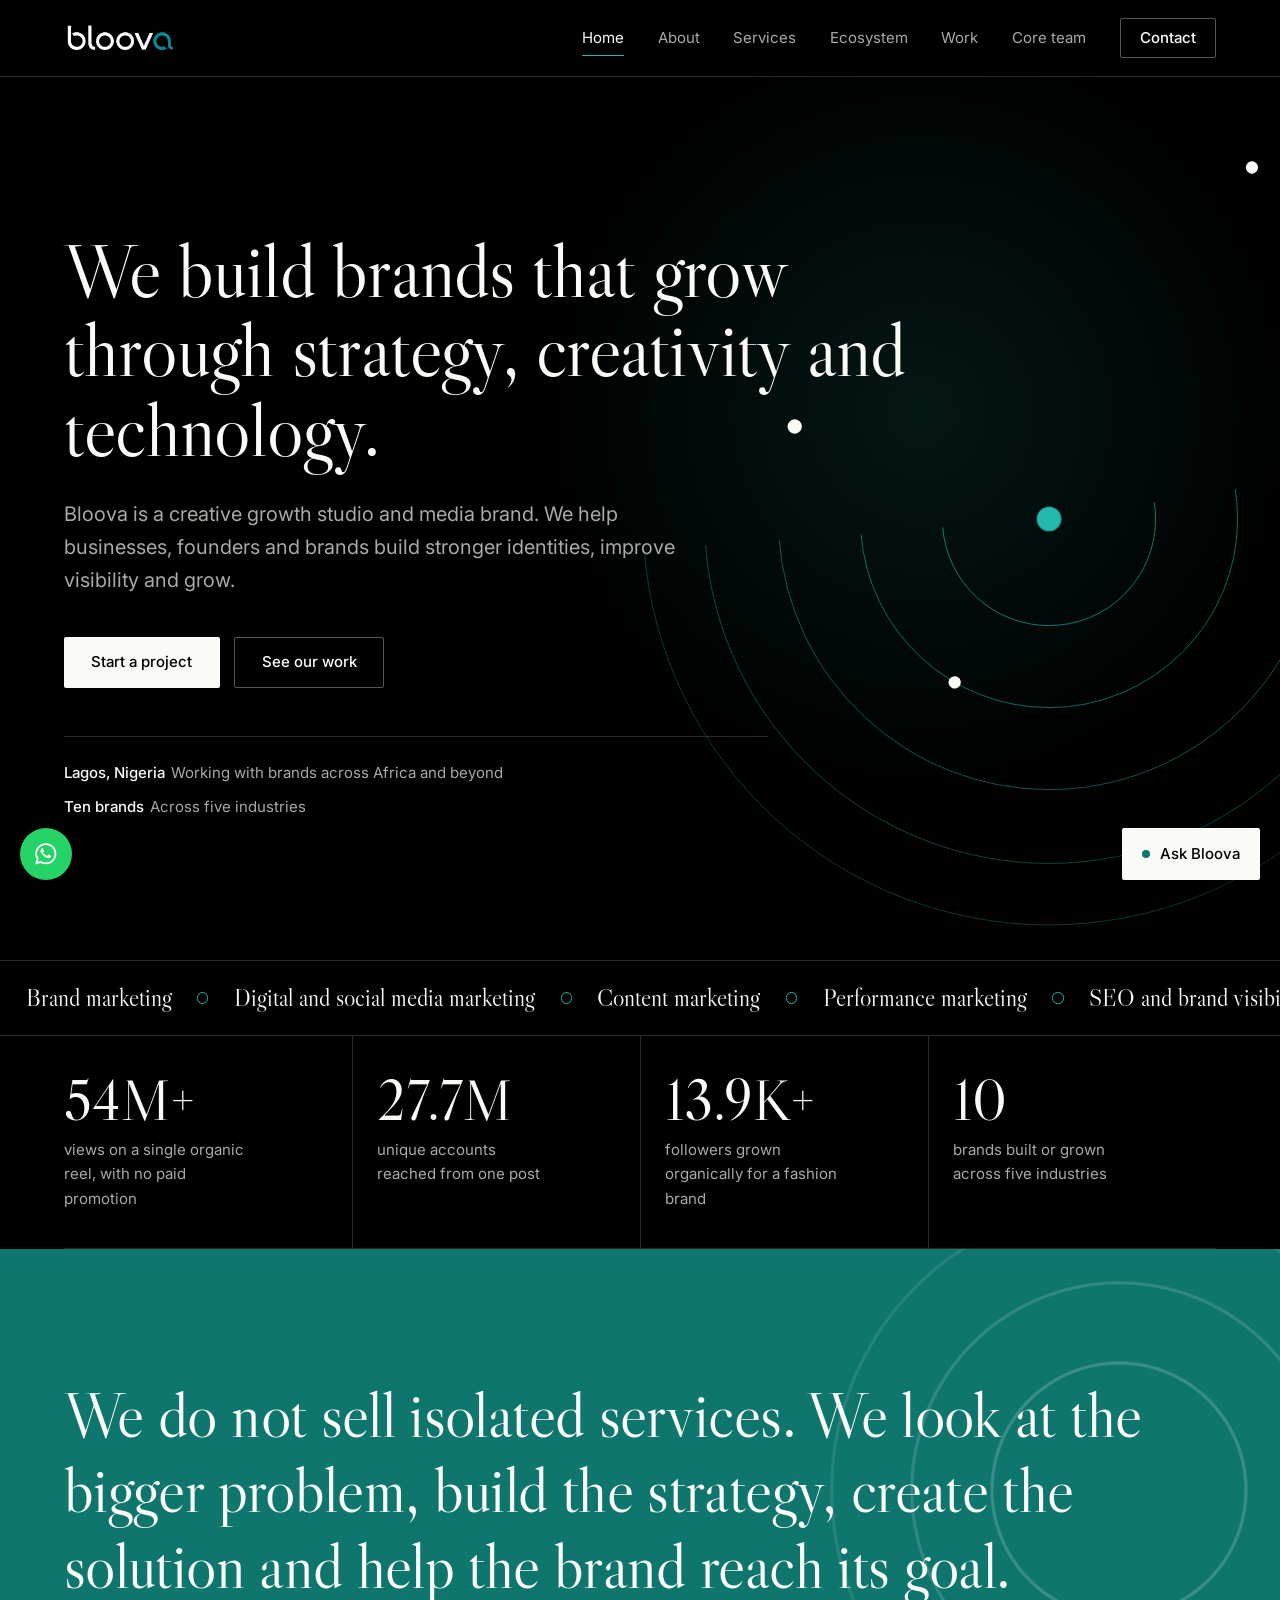
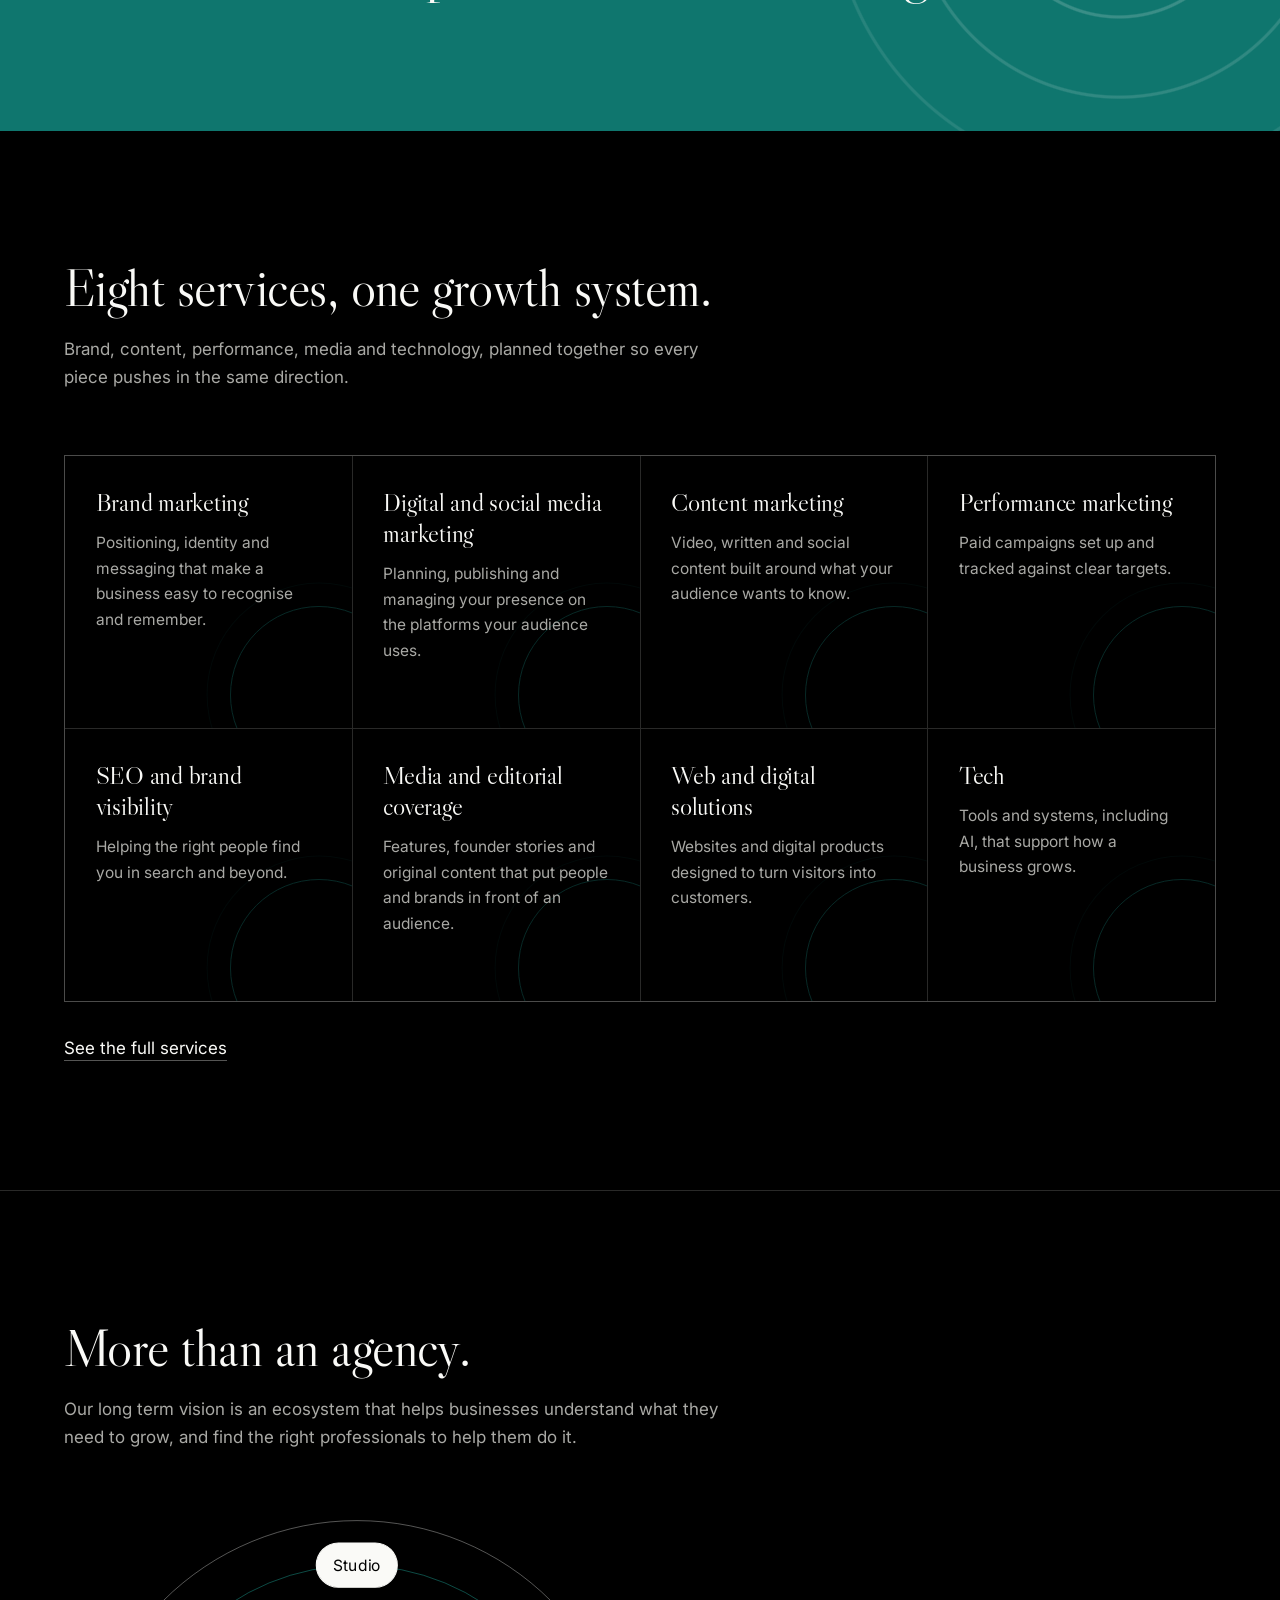
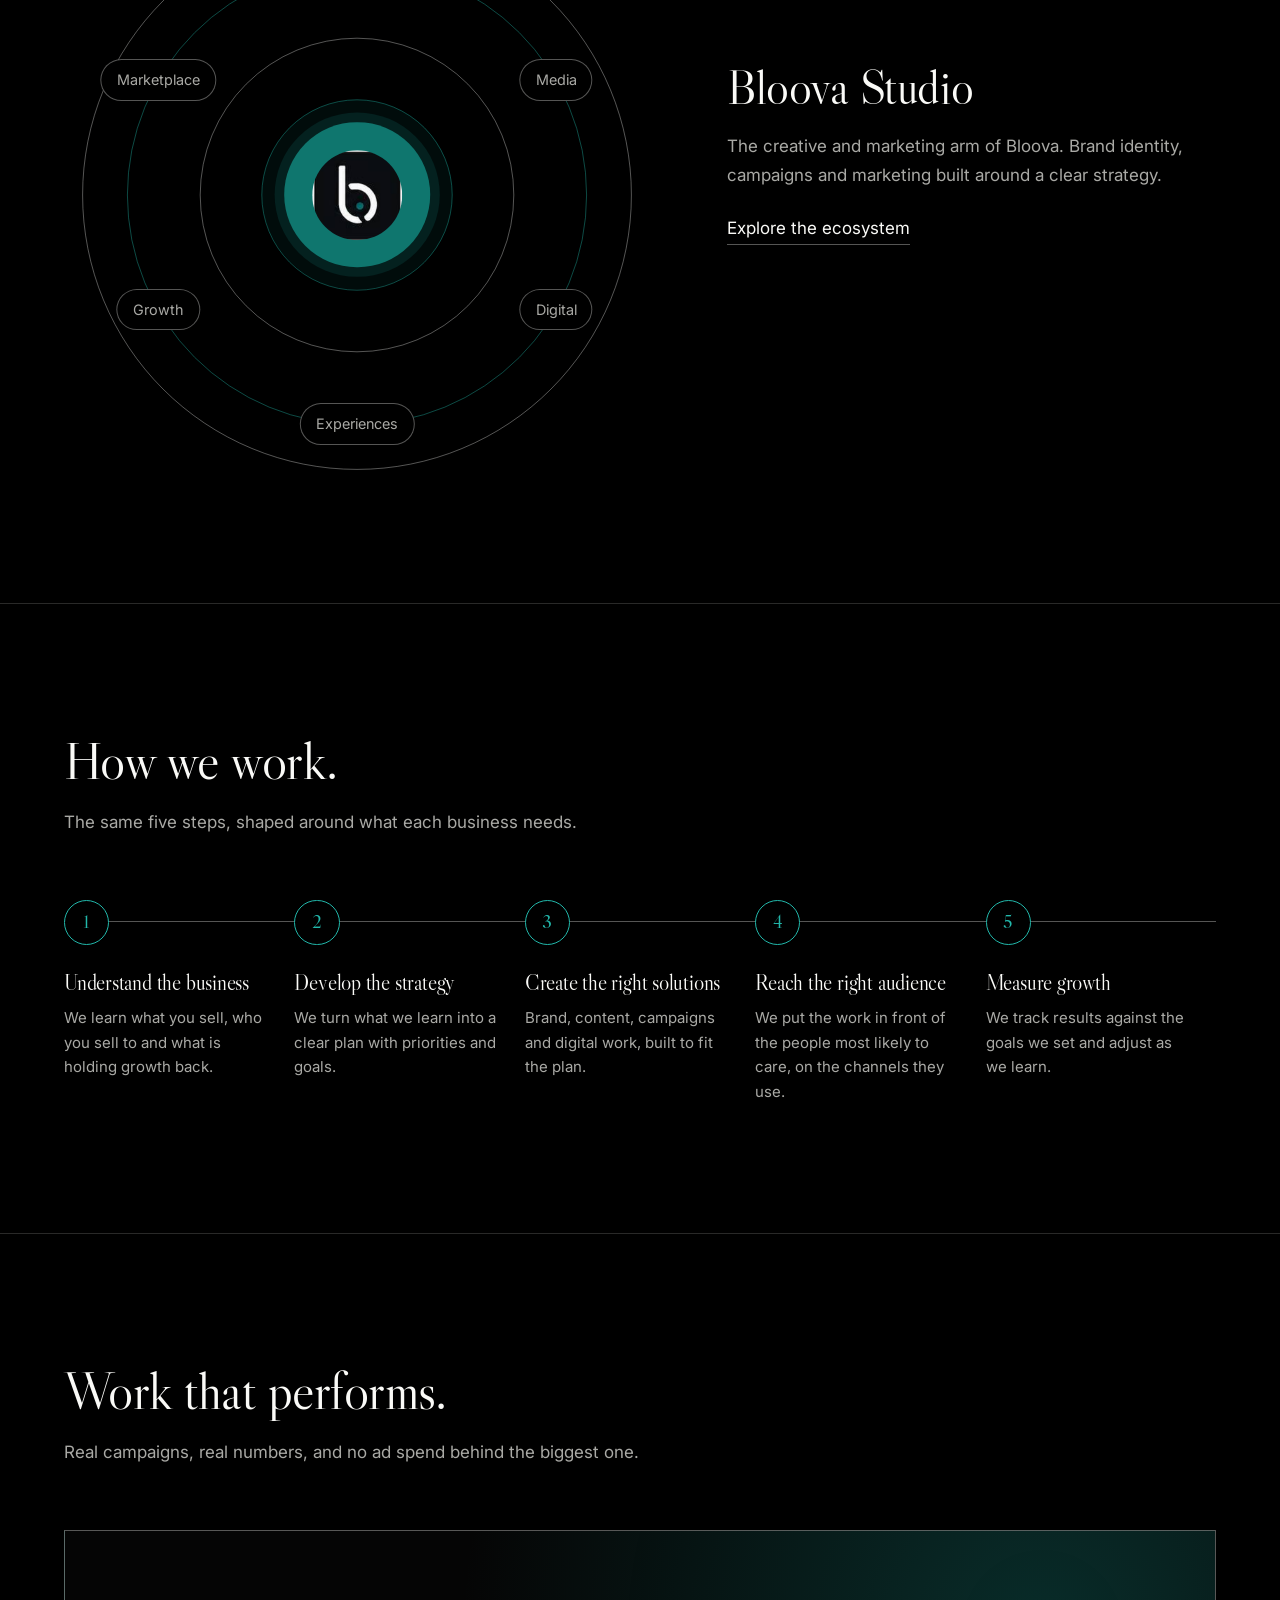
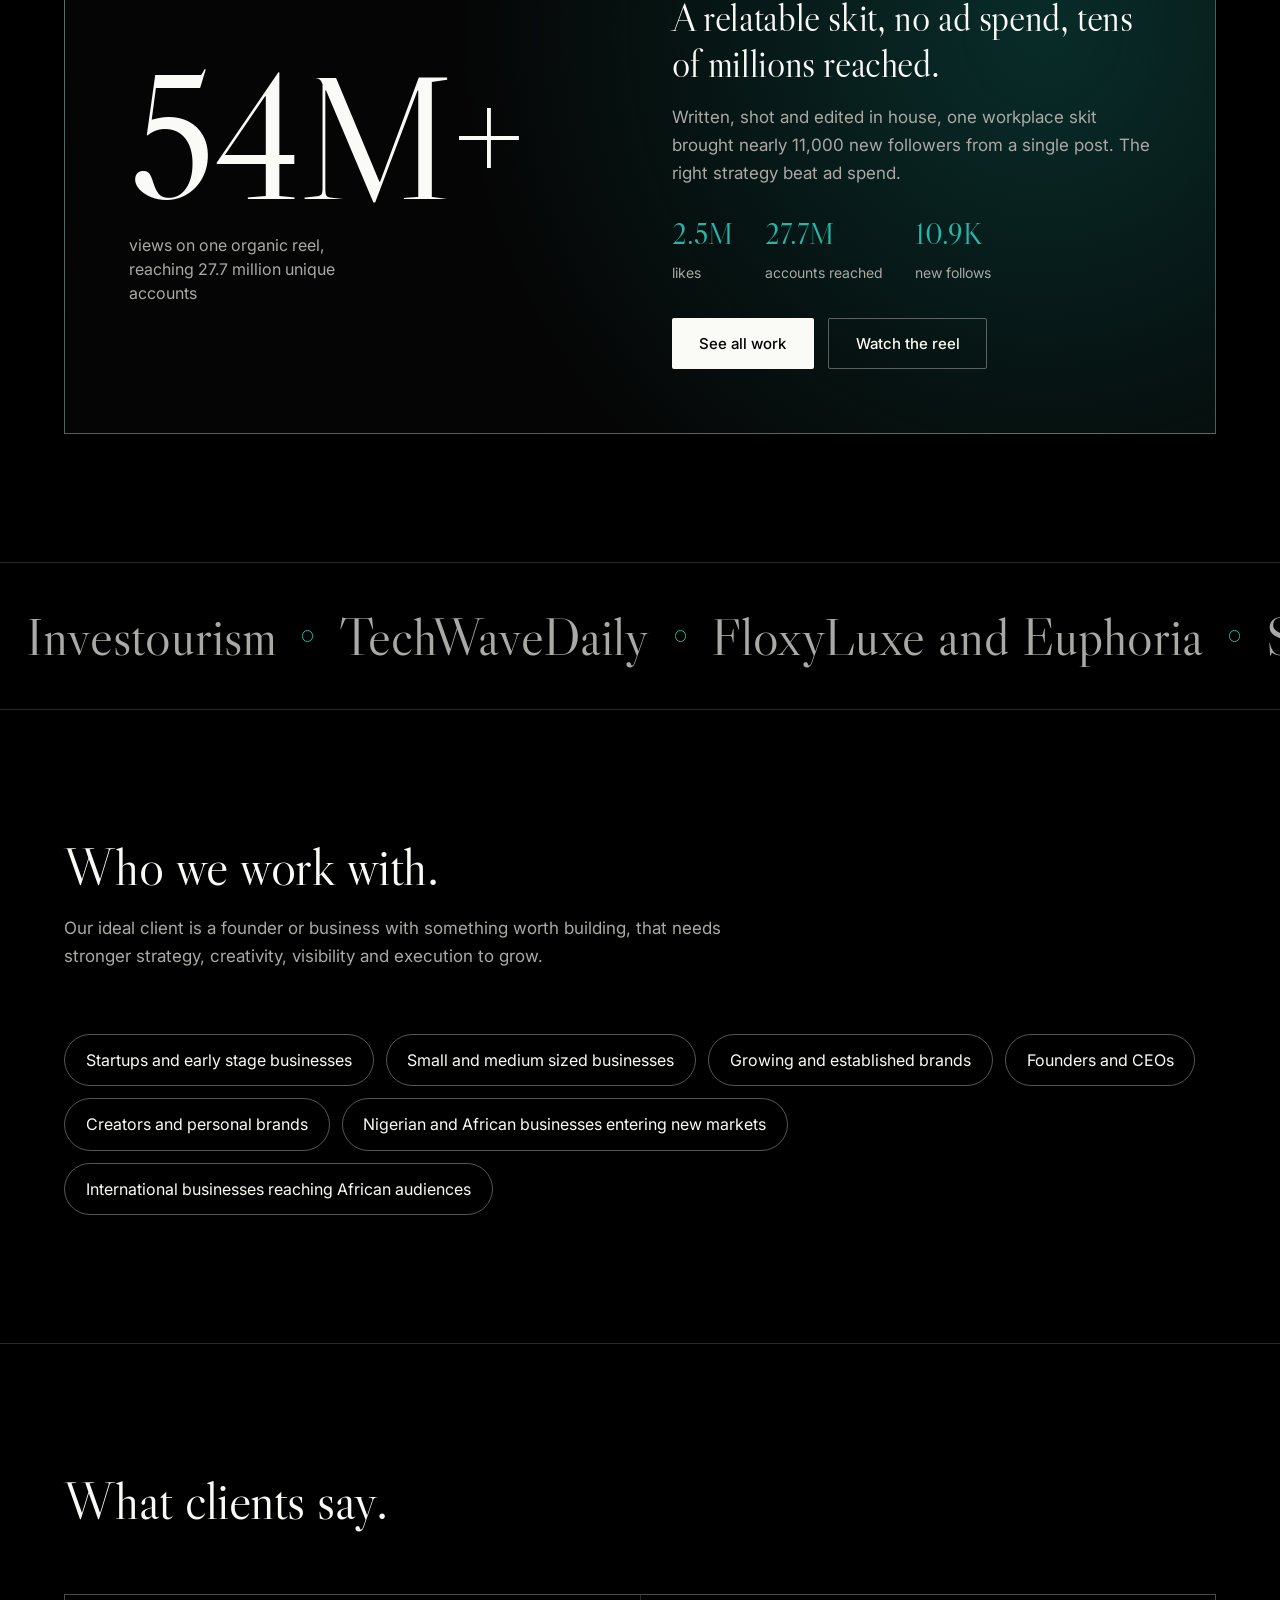
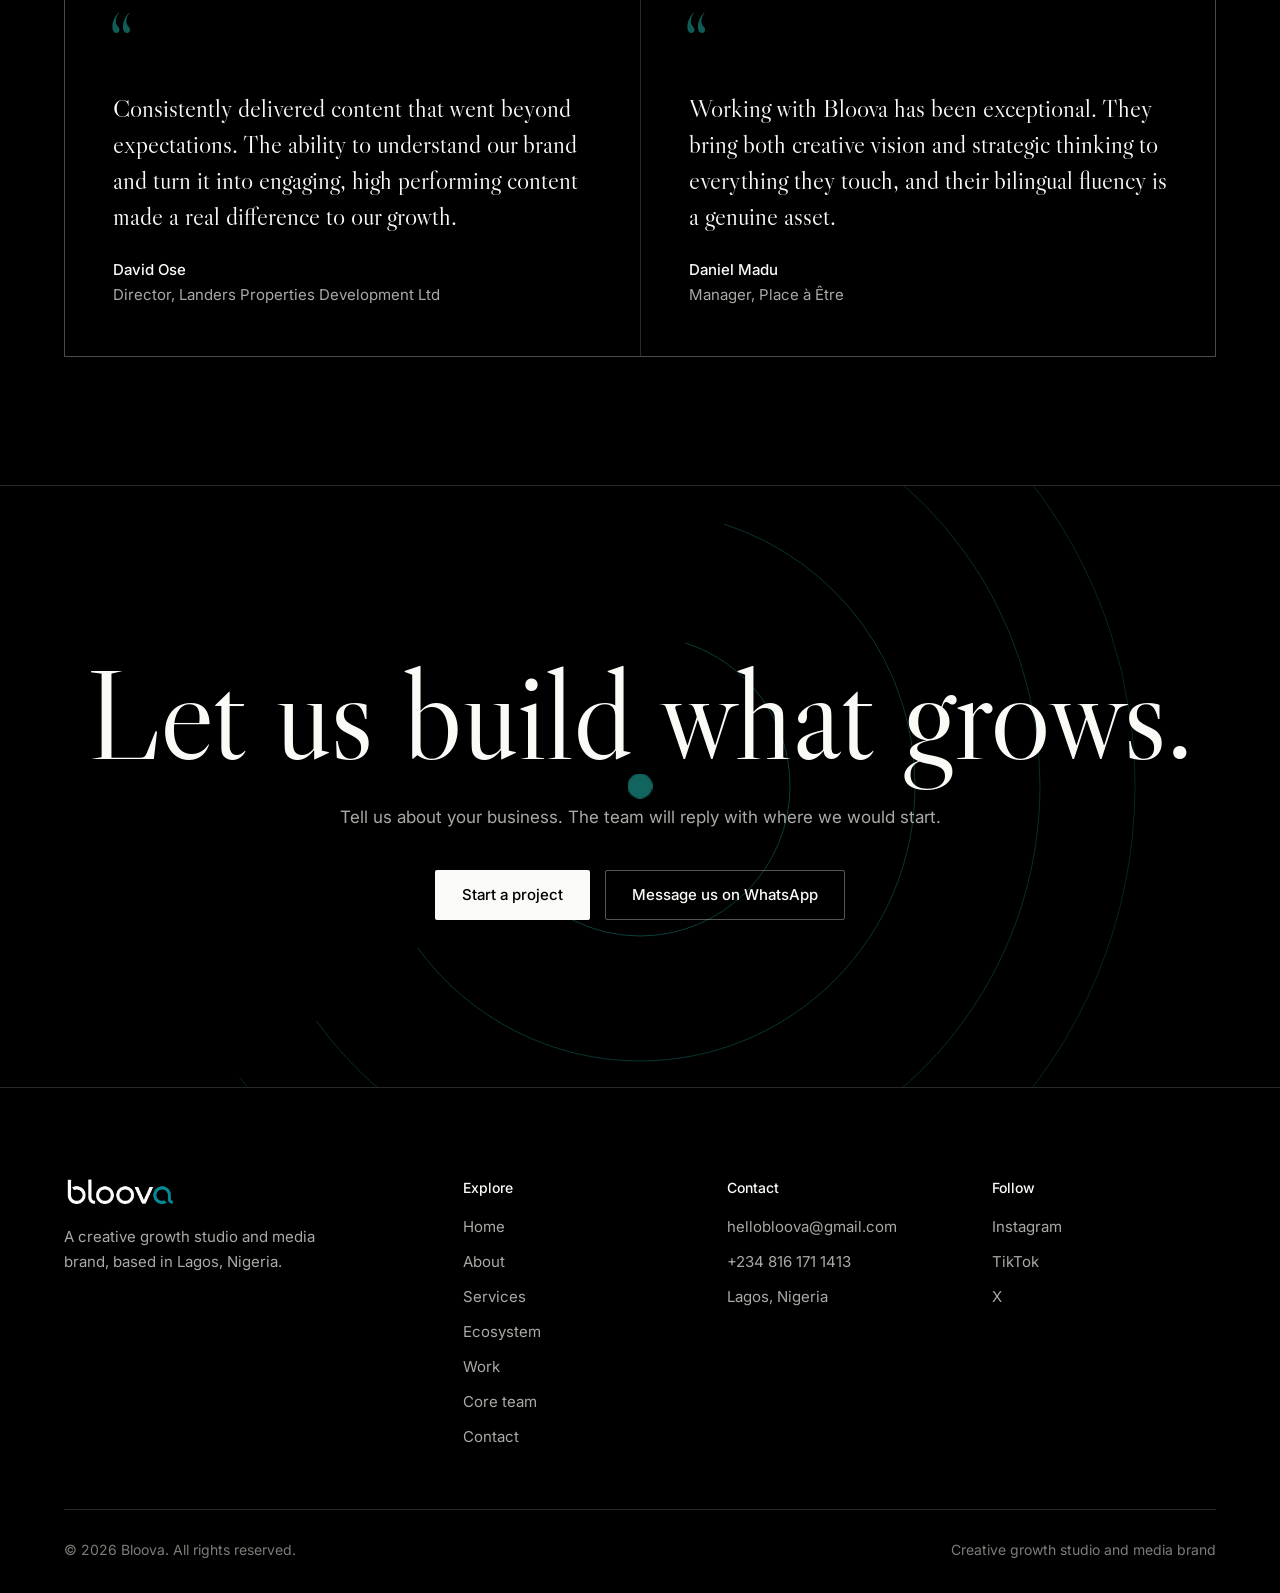
==== commit 76f071ee: "Add files via upload" ====
--- a/index.html
+++ b/index.html
@@ -14,10 +14,32 @@
 <link rel="preconnect" href="https://fonts.googleapis.com">
 <link rel="preconnect" href="https://fonts.gstatic.com" crossorigin>
 <link href="https://fonts.googleapis.com/css2?family=Inter:wght@400;500&family=Libre+Caslon+Display&display=swap" rel="stylesheet">
+<script>document.documentElement.classList.add('js');try{if(!sessionStorage.getItem('bloovaSplash')&&!matchMedia('(prefers-reduced-motion: reduce)').matches){document.documentElement.classList.add('splash-on','hold');setTimeout(function(){document.documentElement.classList.remove('splash-on','hold')},9000)}}catch(e){}</script>
 <link rel="stylesheet" href="styles.css">
 </head>
 <body>
 <a class="skip" href="#main">Skip to content</a>
+<div class="progress" id="progress" aria-hidden="true"></div>
+<div class="splash" id="splash" role="dialog" aria-label="Welcome to Bloova">
+  <svg class="sp-rings" viewBox="0 0 400 400" aria-hidden="true" focusable="false">
+    <circle style="--i:0" cx="200" cy="200" r="40" pathLength="1"/>
+    <circle style="--i:1" cx="200" cy="200" r="78" pathLength="1"/>
+    <circle style="--i:2" cx="200" cy="200" r="116" pathLength="1"/>
+    <circle style="--i:3" cx="200" cy="200" r="152" pathLength="1"/>
+    <circle style="--i:4" cx="200" cy="200" r="186" pathLength="1"/>
+    <circle style="--i:5" cx="200" cy="200" r="198" pathLength="1"/>
+  </svg>
+  <div class="sp-core">
+    <img class="sp-logo" src="bloova-logo.png" alt="Bloova" width="780" height="221">
+    <span class="sp-rule"></span>
+    <p class="sp-line">A creative growth studio and media brand</p>
+    <p class="sp-line">Based in Lagos, Nigeria</p>
+    <div class="sp-words" aria-hidden="true"><span>Strategy</span><span>Creativity</span><span>Technology</span><span>Growth</span></div>
+  </div>
+  <div class="sp-curtain t"></div><div class="sp-curtain b"></div>
+  <div class="sp-foot"><span class="sp-count" id="sp-count">0</span><button class="sp-skip" type="button" id="sp-skip">Enter site</button></div>
+  <div class="sp-bar"></div>
+</div>
 <header class="site-header">
   <div class="wrap header-inner">
     <a class="brand" href="index.html" aria-label="Bloova home"><img src="bloova-logo.png" alt="Bloova" width="140" height="40"></a>
@@ -34,13 +56,17 @@
   </div>
 </header>
 <main id="main">
-<section class="hero">
+<section class="hero" id="hero">
   <svg class="rings" viewBox="0 0 400 400" aria-hidden="true" focusable="false">
     <circle class="ring" style="--i:0" cx="200" cy="200" r="52" pathLength="1"/>
     <circle class="ring" style="--i:1" cx="200" cy="200" r="92" pathLength="1"/>
     <circle class="ring" style="--i:2" cx="200" cy="200" r="132" pathLength="1"/>
     <circle class="ring" style="--i:3" cx="200" cy="200" r="168" pathLength="1"/>
     <circle class="ring" style="--i:4" cx="200" cy="200" r="198" pathLength="1"/>
+    <g class="orb" style="--s:36s"><circle class="sat" cx="368" cy="200" r="4.5" transform="rotate(40 200 200)"/></g>
+    <g class="orb rev" style="--s:58s"><circle class="sat" cx="332" cy="200" r="3.5" transform="rotate(200 200 200)"/></g>
+    <g class="orb" style="--s:84s"><circle class="sat" cx="398" cy="200" r="3" transform="rotate(300 200 200)"/></g>
+    <g class="orb rev" style="--s:28s"><circle class="sat" cx="292" cy="200" r="3" transform="rotate(120 200 200)"/></g>
     <circle class="dot" cx="200" cy="200" r="6"/>
   </svg>
   <div class="wrap">
@@ -49,8 +75,25 @@
       <p class="lede rise" style="--d:.3">Bloova is a creative growth studio and media brand. We help businesses, founders and brands build stronger identities, improve visibility and grow.</p>
       <div class="hero-actions rise" style="--d:.5">
         <a class="btn btn-solid" href="contact.html">Start a project</a>
-        <a class="btn btn-line" href="services.html">Our services</a>
-      </div>
+        <a class="btn btn-line" href="work.html">See our work</a>
+      </div>
+      <div class="hero-meta rise" style="--d:.7">
+        <span><b>Lagos, Nigeria</b>Working with brands across Africa and beyond</span>
+        <span><b>Ten brands</b>Across five industries</span>
+      </div>
+    </div>
+  </div>
+</section>
+
+<div class="ticker " aria-hidden="true"><div class="ticker-track"><span>Brand marketing</span><i></i><span>Digital and social media marketing</span><i></i><span>Content marketing</span><i></i><span>Performance marketing</span><i></i><span>SEO and brand visibility</span><i></i><span>Media and editorial coverage</span><i></i><span>Web and digital solutions</span><i></i><span>Tech</span><i></i><span>Brand marketing</span><i></i><span>Digital and social media marketing</span><i></i><span>Content marketing</span><i></i><span>Performance marketing</span><i></i><span>SEO and brand visibility</span><i></i><span>Media and editorial coverage</span><i></i><span>Web and digital solutions</span><i></i><span>Tech</span><i></i></div></div>
+
+<section class="proof">
+  <div class="wrap">
+    <div class="figures">
+      <div class="fig"><b data-count="54" data-suffix="M+">54M+</b><span>views on a single organic reel, with no paid promotion</span></div>
+      <div class="fig"><b data-count="27.7" data-dec="1" data-suffix="M">27.7M</b><span>unique accounts reached from one post</span></div>
+      <div class="fig"><b data-count="13.9" data-dec="1" data-suffix="K+">13.9K+</b><span>followers grown organically for a fashion brand</span></div>
+      <div class="fig"><b data-count="10">10</b><span>brands built or grown across five industries</span></div>
     </div>
   </div>
 </section>
@@ -62,72 +105,105 @@
 </section>
 
 <section class="section">
-  <div class="wrap split">
-    <div class="head">
-      <h2>What we do</h2>
-      <p>Eight services that work together, from brand and content to performance, media and technology.</p>
-      <p style="margin-top:1.5rem"><a class="text-link" href="services.html">See the full services</a></p>
-    </div>
-    <div>
-    <div class="rows">
-      <div class="row"><h3>Brand marketing</h3><div><p>Positioning, identity and messaging that make a business easy to recognise and remember.</p></div></div>
-      <div class="row"><h3>Digital and social media marketing</h3><div><p>Planning, publishing and managing your presence on the platforms your audience uses.</p></div></div>
-      <div class="row"><h3>Content marketing</h3><div><p>Video, written and social content built around what your audience wants to know.</p></div></div>
-      <div class="row"><h3>Performance marketing</h3><div><p>Paid campaigns set up and tracked against clear targets.</p></div></div>
-      <div class="row"><h3>SEO and brand visibility</h3><div><p>Helping the right people find you in search and beyond.</p></div></div>
-      <div class="row"><h3>Media and editorial coverage</h3><div><p>Features, founder stories and original content that put people and brands in front of an audience.</p></div></div>
-      <div class="row"><h3>Web and digital solutions</h3><div><p>Websites and digital products designed to turn visitors into customers.</p></div></div>
-      <div class="row"><h3>Tech</h3><div><p>Tools and systems, including AI, that support how a business grows.</p></div></div>
-    </div>
-    </div>
-  </div>
-</section>
-
-<section class="section">
-  <div class="wrap split">
-    <div class="head">
-      <h2>How we work</h2>
+  <div class="wrap">
+    <div class="sec-title">
+      <h2>Eight services, one growth system.</h2>
+      <p>Brand, content, performance, media and technology, planned together so every piece pushes in the same direction.</p>
+    </div>
+    <div class="cards">
+      <article class="card reveal" style="--r:0"><h3>Brand marketing</h3><p>Positioning, identity and messaging that make a business easy to recognise and remember.</p></article>
+      <article class="card reveal" style="--r:1"><h3>Digital and social media marketing</h3><p>Planning, publishing and managing your presence on the platforms your audience uses.</p></article>
+      <article class="card reveal" style="--r:2"><h3>Content marketing</h3><p>Video, written and social content built around what your audience wants to know.</p></article>
+      <article class="card reveal" style="--r:3"><h3>Performance marketing</h3><p>Paid campaigns set up and tracked against clear targets.</p></article>
+      <article class="card reveal" style="--r:0"><h3>SEO and brand visibility</h3><p>Helping the right people find you in search and beyond.</p></article>
+      <article class="card reveal" style="--r:1"><h3>Media and editorial coverage</h3><p>Features, founder stories and original content that put people and brands in front of an audience.</p></article>
+      <article class="card reveal" style="--r:2"><h3>Web and digital solutions</h3><p>Websites and digital products designed to turn visitors into customers.</p></article>
+      <article class="card reveal" style="--r:3"><h3>Tech</h3><p>Tools and systems, including AI, that support how a business grows.</p></article>
+    </div>
+    <p style="margin-top:2rem"><a class="text-link" href="services.html">See the full services</a></p>
+  </div>
+</section>
+
+<section class="section" id="ecosystem">
+  <div class="wrap">
+    <div class="sec-title">
+      <h2>More than an agency.</h2>
+      <p>Our long term vision is an ecosystem that helps businesses understand what they need to grow, and find the right professionals to help them do it.</p>
+    </div>
+    <div class="eco">
+      <div class="orbit" role="group" aria-label="The Bloova ecosystem">
+        <svg viewBox="0 0 100 100" aria-hidden="true" focusable="false">
+          <circle cx="50" cy="50" r="49"/><circle class="o2" cx="50" cy="50" r="41"/><circle cx="50" cy="50" r="28"/><circle class="o2" cx="50" cy="50" r="17"/>
+        </svg>
+        <div class="core"><img src="favicon.png" alt="Bloova" width="120" height="120" style="border-radius:50%"></div>
+        <button class="node" type="button" aria-pressed="true" style="--x:50.00%;--y:9.00%" data-name="Bloova Studio" data-text="The creative and marketing arm of Bloova. Brand identity, campaigns and marketing built around a clear strategy." data-tag="">Studio</button>
+        <button class="node" type="button" aria-pressed="false" style="--x:85.51%;--y:29.50%" data-name="Bloova Media" data-text="Our media brand. We document the people, ideas and moments shaping culture through editorial features, founder stories and original content." data-tag="">Media</button>
+        <button class="node" type="button" aria-pressed="false" style="--x:85.51%;--y:70.50%" data-name="Bloova Digital" data-text="Websites, search visibility and digital tools that help a business be found and chosen online." data-tag="">Digital</button>
+        <button class="node" type="button" aria-pressed="false" style="--x:50.00%;--y:91.00%" data-name="Bloova Experiences" data-text="Events, brand activations and collaborations that bring audiences and brands together in person." data-tag="">Experiences</button>
+        <button class="node" type="button" aria-pressed="false" style="--x:14.49%;--y:70.50%" data-name="Bloova Growth" data-text="Where businesses learn what is holding them back. Marketing audits, insights and personalised growth plans, supported by our audit tool and by experienced professionals." data-tag="Audit tool coming soon">Growth</button>
+        <button class="node" type="button" aria-pressed="false" style="--x:14.49%;--y:29.50%" data-name="Bloova Marketplace" data-text="A longer term plan. A platform where businesses can find verified creatives and digital professionals who fit what they actually need." data-tag="Long term plan">Marketplace</button>
+        
+      </div>
+      <div class="eco-detail" id="eco-detail" aria-live="polite">
+        <h3 id="eco-name">Bloova Studio</h3>
+        <p id="eco-text">The creative and marketing arm of Bloova. Brand identity, campaigns and marketing built around a clear strategy.</p>
+        <span class="tag" id="eco-tag"></span>
+        <a class="text-link" href="ecosystem.html">Explore the ecosystem</a>
+      </div>
+    </div>
+  </div>
+</section>
+
+<section class="section">
+  <div class="wrap">
+    <div class="sec-title">
+      <h2>How we work.</h2>
       <p>The same five steps, shaped around what each business needs.</p>
     </div>
-    <div>
-    <ol class="steps">
-      <li><div><h3>Understand the business</h3><p>We learn what you sell, who you sell to and what is holding growth back.</p></div></li>
-      <li><div><h3>Develop the strategy</h3><p>We turn what we learn into a clear plan with priorities and goals.</p></div></li>
-      <li><div><h3>Create the right solutions</h3><p>Brand, content, campaigns and digital work, built to fit the plan.</p></div></li>
-      <li><div><h3>Reach the right audience</h3><p>We put the work in front of the people most likely to care, on the channels they use.</p></div></li>
-      <li><div><h3>Measure growth</h3><p>We track results against the goals we set and adjust as we learn.</p></div></li>
+    <ol class="flow">
+      <li class="reveal" style="--r:0"><h3>Understand the business</h3><p>We learn what you sell, who you sell to and what is holding growth back.</p></li>
+      <li class="reveal" style="--r:1"><h3>Develop the strategy</h3><p>We turn what we learn into a clear plan with priorities and goals.</p></li>
+      <li class="reveal" style="--r:2"><h3>Create the right solutions</h3><p>Brand, content, campaigns and digital work, built to fit the plan.</p></li>
+      <li class="reveal" style="--r:3"><h3>Reach the right audience</h3><p>We put the work in front of the people most likely to care, on the channels they use.</p></li>
+      <li class="reveal" style="--r:4"><h3>Measure growth</h3><p>We track results against the goals we set and adjust as we learn.</p></li>
     </ol>
-    </div>
-  </div>
-</section>
-
-<section class="section">
-  <div class="wrap split">
-    <div class="head">
-      <h2>More than an agency</h2>
-      <p>Our long term vision is an ecosystem that helps businesses understand what they need to grow, and find the right professionals to help them do it.</p>
-      <p style="margin-top:1.5rem"><a class="text-link" href="ecosystem.html">Explore the ecosystem</a></p>
-    </div>
-    <div>
-    <div class="rows">
-      <div class="row"><h3>Bloova Studio</h3><div><p>Creative branding and marketing services.</p></div></div>
-      <div class="row"><h3>Bloova Media</h3><div><p>Editorial features, founder stories and original content.</p></div></div>
-      <div class="row"><h3>Bloova Digital</h3><div><p>Websites, SEO and digital growth solutions.</p></div></div>
-      <div class="row"><h3>Bloova Experiences</h3><div><p>Events, activations and collaborations.</p></div></div>
-      <div class="row"><h3>Bloova Growth</h3><div><p>Marketing audits, insights and personalised growth plans.</p></div></div>
-      <div class="row"><h3>Bloova Marketplace</h3><div><p>A platform that connects businesses with verified creatives and digital professionals.</p></div></div>
-    </div>
-    </div>
-  </div>
-</section>
-
-<section class="section">
-  <div class="wrap split">
-    <div class="head">
-      <h2>Who we work with</h2>
+  </div>
+</section>
+
+<section class="section">
+  <div class="wrap">
+    <div class="sec-title">
+      <h2>Work that performs.</h2>
+      <p>Real campaigns, real numbers, and no ad spend behind the biggest one.</p>
+    </div>
+    <div class="feature reveal">
+      <div class="big">54M+<small>views on one organic reel, reaching 27.7 million unique accounts</small></div>
+      <div>
+        <h3>A relatable skit, no ad spend, tens of millions reached.</h3>
+        <p>Written, shot and edited in house, one workplace skit brought nearly 11,000 new followers from a single post. The right strategy beat ad spend.</p>
+        <ul class="facts">
+          <li><b>2.5M</b><span>likes</span></li>
+          <li><b>27.7M</b><span>accounts reached</span></li>
+          <li><b>10.9K</b><span>new follows</span></li>
+        </ul>
+        <div class="cta-actions">
+          <a class="btn btn-solid" href="work.html">See all work</a>
+          <a class="btn btn-line" href="https://www.instagram.com/reel/DNf0ZUYi1Di/" target="_blank" rel="noopener">Watch the reel</a>
+        </div>
+      </div>
+    </div>
+  </div>
+</section>
+
+<div class="ticker big rev" aria-hidden="true"><div class="ticker-track"><span>Investourism</span><i></i><span>TechWaveDaily</span><i></i><span>FloxyLuxe and Euphoria</span><i></i><span>ServLoope</span><i></i><span>The Lash Allure and Glam Allure</span><i></i><span>Place à Être</span><i></i><span>Adozillion Homes and Realty</span><i></i><span>Nasimo Contractors</span><i></i><span>Landers Properties</span><i></i><span>Institute Universitaire Courage</span><i></i><span>Investourism</span><i></i><span>TechWaveDaily</span><i></i><span>FloxyLuxe and Euphoria</span><i></i><span>ServLoope</span><i></i><span>The Lash Allure and Glam Allure</span><i></i><span>Place à Être</span><i></i><span>Adozillion Homes and Realty</span><i></i><span>Nasimo Contractors</span><i></i><span>Landers Properties</span><i></i><span>Institute Universitaire Courage</span><i></i></div></div>
+
+<section class="section">
+  <div class="wrap">
+    <div class="sec-title">
+      <h2>Who we work with.</h2>
       <p>Our ideal client is a founder or business with something worth building, that needs stronger strategy, creativity, visibility and execution to grow.</p>
     </div>
-    <ul class="audience">
+    <ul class="pills">
       <li>Startups and early stage businesses</li>
       <li>Small and medium sized businesses</li>
       <li>Growing and established brands</li>
@@ -141,44 +217,37 @@
 
 <section class="section">
   <div class="wrap">
-    <h2 style="max-width:14em;margin-bottom:2.5rem">Results from real campaigns</h2>
-    <div class="figures">
-      <div class="fig"><b>54M+</b><span>views on a single organic reel, with no paid promotion</span></div>
-      <div class="fig"><b>27.7M</b><span>unique accounts reached from one post</span></div>
-      <div class="fig"><b>13.9K+</b><span>followers grown organically for a fashion brand</span></div>
-      <div class="fig"><b>10</b><span>brands built or grown across five industries</span></div>
-    </div>
-    <p style="margin-top:2rem"><a class="text-link" href="work.html">See our work</a></p>
-  </div>
-</section>
-
-<section class="section">
-  <div class="wrap split">
-    <div class="head"><h2>What clients say</h2></div>
-    <div>
-      <figure class="quote">
-        <blockquote>&ldquo;Consistently delivered content that went beyond expectations. The ability to understand our brand and turn it into engaging, high performing content made a real difference to our growth.&rdquo;</blockquote>
+    <div class="sec-title"><h2>What clients say.</h2></div>
+    <div class="voices">
+      <figure class="voice reveal" style="--r:0">
+        <blockquote>Consistently delivered content that went beyond expectations. The ability to understand our brand and turn it into engaging, high performing content made a real difference to our growth.</blockquote>
         <figcaption><strong>David Ose</strong>Director, Landers Properties Development Ltd</figcaption>
       </figure>
-      <figure class="quote">
-        <blockquote>&ldquo;Working with Bloova has been exceptional. They bring both creative vision and strategic thinking to everything they touch, and their bilingual fluency is a genuine asset.&rdquo;</blockquote>
+      <figure class="voice reveal" style="--r:1">
+        <blockquote>Working with Bloova has been exceptional. They bring both creative vision and strategic thinking to everything they touch, and their bilingual fluency is a genuine asset.</blockquote>
         <figcaption><strong>Daniel Madu</strong>Manager, Place à Être</figcaption>
       </figure>
     </div>
   </div>
 </section>
 
-<section class="section cta">
-  <div class="wrap">
-    <h2>Tell us what you are building.</h2>
-    <p>Share a few details about your business and the team will reply.</p>
+<section class="mega">
+  <svg class="rings" viewBox="0 0 400 400" aria-hidden="true" focusable="false">
+    <circle class="ring" style="--i:0" cx="200" cy="200" r="60" pathLength="1"/>
+    <circle class="ring" style="--i:1" cx="200" cy="200" r="110" pathLength="1"/>
+    <circle class="ring" style="--i:2" cx="200" cy="200" r="160" pathLength="1"/>
+    <circle class="ring" style="--i:3" cx="200" cy="200" r="198" pathLength="1"/>
+    <circle class="dot" cx="200" cy="200" r="5"/>
+  </svg>
+  <div class="wrap">
+    <h2>Let us build what grows.</h2>
+    <p>Tell us about your business. The team will reply with where we would start.</p>
     <div class="cta-actions">
       <a class="btn btn-solid" href="contact.html">Start a project</a>
       <a class="btn btn-line" href="https://wa.me/2348161711413" target="_blank" rel="noopener">Message us on WhatsApp</a>
     </div>
   </div>
 </section>
-
 </main>
 <footer class="site-footer">
   <div class="wrap">
--- a/styles.css
+++ b/styles.css
@@ -407,3 +407,187 @@
   *, *::before, *::after { animation-duration: .01ms !important; animation-delay: 0ms !important; transition-duration: .01ms !important; scroll-behavior: auto !important; }
   .rings .ring { stroke-dashoffset: 0; }
 }
+
+
+/* ==========================================================
+   Version 2: splash, ticker, cards, orbit, flow, richer hero
+   ========================================================== */
+
+/* ---------- Scroll progress ---------- */
+.progress { position: fixed; top: 0; left: 0; height: 2px; width: 100%; z-index: 300; background: var(--teal-lt); transform: scaleX(0); transform-origin: left; pointer-events: none; }
+
+/* ---------- Reveal on scroll (only when JS is running) ---------- */
+html.js .reveal { opacity: 0; transform: translateY(22px); transition: opacity .8s cubic-bezier(.2,.7,.2,1), transform .8s cubic-bezier(.2,.7,.2,1); transition-delay: calc(var(--r, 0) * .09s); }
+html.js .reveal.in { opacity: 1; transform: none; }
+
+/* ---------- Splash ---------- */
+.splash { display: none; position: fixed; inset: 0; z-index: 1000; background: transparent; overflow: hidden; align-items: center; justify-content: center; animation: splashFail 0s 9s forwards; }
+html.splash-on .splash { display: flex; }
+@keyframes splashFail { to { visibility: hidden; pointer-events: none; } }
+.splash::after { content: ''; z-index: 3; position: absolute; inset: 0; pointer-events: none; background: radial-gradient(ellipse at center, transparent 40%, rgba(0,0,0,.75) 100%); }
+.sp-rings { z-index: 3; position: absolute; width: min(150vmin, 1100px); aspect-ratio: 1; left: 50%; top: 50%; transform: translate(-50%, -50%); }
+.sp-rings circle { fill: none; stroke: var(--teal-lt); stroke-width: 1; vector-effect: non-scaling-stroke; stroke-dasharray: 1; stroke-dashoffset: 1; animation: draw 2.4s cubic-bezier(.22,.7,.2,1) forwards; animation-delay: calc(var(--i) * .16s + .1s); opacity: calc(.7 - var(--i) * .09); }
+.sp-rings .pulse { animation: draw 1.4s ease forwards .1s, ringPulse 2.8s ease-in-out 1.6s infinite; }
+@keyframes ringPulse { 0%, 100% { opacity: .35; } 50% { opacity: .8; } }
+.sp-core { position: relative; z-index: 3; text-align: center; padding: 0 1.5rem; width: 100%; }
+.sp-logo { width: clamp(220px, 42vw, 460px); height: auto; margin: 0 auto; clip-path: inset(0 100% 0 0); filter: blur(10px); opacity: 0; animation: logoIn 1.5s cubic-bezier(.2,.7,.2,1) .7s forwards; }
+@keyframes logoIn { to { clip-path: inset(0 0 0 0); filter: blur(0); opacity: 1; } }
+.sp-rule { display: block; height: 1px; width: min(420px, 62vw); margin: 1.6rem auto 1.3rem; background: linear-gradient(90deg, transparent, var(--teal-lt), transparent); transform: scaleX(0); animation: ruleIn 1.1s cubic-bezier(.2,.7,.2,1) 1.9s forwards; }
+@keyframes ruleIn { to { transform: scaleX(1); } }
+.sp-line { font-size: clamp(.9rem, 1.9vw, 1.1rem); color: var(--ivory); max-width: none; opacity: 0; animation: fadeUp .9s ease 2.2s forwards; }
+.sp-line + .sp-line { color: var(--mute); margin-top: .35rem; animation-delay: 2.45s; }
+@keyframes fadeUp { from { opacity: 0; transform: translateY(10px); } to { opacity: 1; transform: none; } }
+.sp-words { position: relative; height: clamp(3.4rem, 9vw, 6.4rem); margin-top: 1.6rem; }
+.sp-words span { position: absolute; inset: 0; display: flex; align-items: center; justify-content: center; font-family: var(--display); font-size: clamp(2.8rem, 9vw, 6.4rem); line-height: 1; opacity: 0; transform: translateY(40%); filter: blur(8px); animation: wordIn .5s cubic-bezier(.2,.7,.2,1) forwards, wordOut .3s ease forwards; }
+.sp-words span:nth-child(1) { animation-delay: 2.9s, 3.4s; }
+.sp-words span:nth-child(2) { animation-delay: 3.4s, 3.9s; }
+.sp-words span:nth-child(3) { animation-delay: 3.9s, 4.4s; }
+.sp-words span:nth-child(4) { animation-delay: 4.4s, 99s; color: var(--teal-lt); }
+@keyframes wordIn { to { opacity: 1; transform: none; filter: blur(0); } }
+@keyframes wordOut { to { opacity: 0; transform: translateY(-30%); filter: blur(6px); } }
+.sp-foot { position: absolute; z-index: 4; left: 0; right: 0; bottom: 0; padding: 1.4rem var(--gutter) 1.6rem; display: flex; align-items: center; justify-content: space-between; gap: 1rem; font-size: .875rem; color: var(--mute); }
+.sp-count { font-family: var(--display); font-size: 1.6rem; color: var(--ivory); min-width: 3ch; }
+.sp-skip { background: none; border: 1px solid var(--line-strong); color: var(--ivory); padding: .55rem 1.1rem; border-radius: 2px; cursor: pointer; font-size: .875rem; }
+.sp-skip:hover { border-color: var(--ivory); }
+.sp-bar { position: absolute; z-index: 4; left: 0; bottom: 0; height: 2px; width: 100%; background: var(--teal-lt); transform: scaleX(0); transform-origin: left; animation: bar 4.6s cubic-bezier(.4,.1,.3,1) forwards; }
+@keyframes bar { to { transform: scaleX(1); } }
+.sp-curtain { position: absolute; z-index: 2; left: 0; right: 0; height: 50%; background: #000; transition: transform 1.05s cubic-bezier(.77,0,.18,1); }
+.sp-curtain.t { top: 0; } .sp-curtain.b { bottom: 0; }
+.splash.out .sp-curtain.t { transform: translateY(-101%); }
+.splash.out .sp-curtain.b { transform: translateY(101%); }
+.splash.out .sp-core, .splash.out .sp-rings, .splash.out .sp-foot, .splash.out::after { opacity: 0; transition: opacity .45s ease; }
+.splash.out { pointer-events: none; }
+html.hold .hero .rise, html.hold .hero .ring, html.hold .hero .dot { animation-play-state: paused; }
+
+/* ---------- Hero, richer ---------- */
+.hero { min-height: calc(100svh - 4.75rem - 3.4rem); display: flex; align-items: center; }
+.hero::before { content: ''; position: absolute; inset: 0; z-index: 0; pointer-events: none; background: radial-gradient(620px circle at var(--mx, 72%) var(--my, 38%), rgba(34,184,171,.12), transparent 62%); }
+.hero .wrap { position: relative; z-index: 2; }
+.hero h1 { font-size: clamp(2.7rem, 6vw, 5.2rem); line-height: 1.04; max-width: 13em; }
+.hero-meta { display: flex; flex-wrap: wrap; gap: .6rem 2.2rem; margin-top: 3rem; padding-top: 1.5rem; border-top: 1px solid var(--line); max-width: 44rem; color: var(--mute); font-size: .9375rem; }
+.hero-meta b { color: var(--ivory); font-weight: 500; margin-right: .4rem; }
+.rings .sat { fill: var(--ivory); stroke: none; }
+.rings .orb { transform-origin: 200px 200px; animation: spin var(--s, 40s) linear infinite; }
+.rings .orb.rev { animation-direction: reverse; }
+@keyframes spin { to { transform: rotate(360deg); } }
+
+/* ---------- Ticker ---------- */
+.ticker { overflow: hidden; border-bottom: 1px solid var(--line); background: #000; }
+.ticker-track { display: flex; width: max-content; animation: marquee 46s linear infinite; padding: 1.05rem 0; }
+.ticker.rev .ticker-track { animation-direction: reverse; animation-duration: 60s; }
+.ticker:hover .ticker-track { animation-play-state: paused; }
+.ticker span { font-family: var(--display); font-size: clamp(1.15rem, 2vw, 1.5rem); color: var(--ivory); white-space: nowrap; padding: 0 1.6rem; }
+.ticker i { width: .7rem; height: .7rem; border: 1px solid var(--teal-lt); border-radius: 50%; align-self: center; flex: none; }
+.ticker.big .ticker-track { padding: 1.8rem 0; }
+.ticker.big span { font-size: clamp(1.8rem, 4.2vw, 3.4rem); color: var(--mute); }
+.ticker.big span:hover { color: var(--ivory); }
+.ticker.big { border-top: 1px solid var(--line); }
+@keyframes marquee { to { transform: translateX(-50%); } }
+
+/* ---------- Figures strip on home ---------- */
+.proof { padding: 0; }
+.proof .figures { border-top: 0; }
+.proof .fig b { color: var(--ivory); }
+
+/* ---------- Statement band, bigger with rings ---------- */
+.band { position: relative; overflow: hidden; }
+.band::before { content: ''; position: absolute; right: -12%; top: 50%; width: 70vmin; aspect-ratio: 1; transform: translateY(-50%); border-radius: 50%; background: radial-gradient(circle, transparent 0 28%, rgba(250,250,247,.18) 28.3% 28.7%, transparent 29% 46%, rgba(250,250,247,.14) 46.3% 46.7%, transparent 47% 64%, rgba(250,250,247,.1) 64.3% 64.7%, transparent 65%); pointer-events: none; }
+.band .wrap { position: relative; }
+.band p.statement { font-size: clamp(2rem, 5vw, 4.2rem); max-width: 18em; }
+
+/* ---------- Section headings, centred intro ---------- */
+.sec-title { max-width: 46rem; margin-bottom: clamp(2.5rem, 5vw, 4rem); }
+.sec-title p { margin-top: 1.1rem; }
+
+/* ---------- Cards ---------- */
+.cards { display: grid; grid-template-columns: repeat(4, minmax(0, 1fr)); gap: 1px; background: var(--line); border: 1px solid var(--line); }
+.cards.two { grid-template-columns: repeat(2, minmax(0, 1fr)); }
+.card { position: relative; overflow: hidden; background: #000; padding: clamp(1.5rem, 2.4vw, 2.2rem); min-height: 17rem; display: flex; flex-direction: column; transition: background .35s ease; }
+.card h3 { font-size: clamp(1.35rem, 2vw, 1.7rem); margin-bottom: .8rem; position: relative; z-index: 1; }
+.card p { font-size: .9688rem; position: relative; z-index: 1; }
+.card::after { content: ''; position: absolute; right: -3.5rem; bottom: -3.5rem; width: 11rem; aspect-ratio: 1; border-radius: 50%; border: 1px solid var(--teal-lt); opacity: .22; box-shadow: 0 0 0 1.4rem #000, 0 0 0 calc(1.4rem + 1px) rgba(34,184,171,.22); transition: transform .5s cubic-bezier(.2,.7,.2,1), opacity .35s ease; }
+.card:hover { background: var(--panel); }
+.card:hover::after { transform: scale(1.35); opacity: .6; }
+.card::before { content: ''; position: absolute; left: 0; top: 0; height: 2px; width: 100%; background: var(--teal-lt); transform: scaleX(0); transform-origin: left; transition: transform .45s cubic-bezier(.2,.7,.2,1); }
+.card:hover::before { transform: scaleX(1); }
+.card .more { margin-top: auto; padding-top: 1.4rem; font-size: .9rem; color: var(--teal-lt); position: relative; z-index: 1; }
+@media (max-width: 1100px) { .cards { grid-template-columns: repeat(2, minmax(0, 1fr)); } }
+@media (max-width: 600px) { .cards, .cards.two { grid-template-columns: 1fr; } .card { min-height: 0; } }
+
+/* ---------- Ecosystem orbit ---------- */
+.eco { display: grid; grid-template-columns: minmax(0, 6fr) minmax(0, 5fr); gap: clamp(2rem, 6vw, 6rem); align-items: center; }
+.orbit { position: relative; width: 100%; max-width: 560px; aspect-ratio: 1; margin: 0 auto; }
+.orbit svg { position: absolute; inset: 0; width: 100%; height: 100%; }
+.orbit svg circle { fill: none; stroke: var(--line-strong); vector-effect: non-scaling-stroke; }
+.orbit svg .o2 { stroke: rgba(34,184,171,.4); }
+.orbit .core { position: absolute; left: 50%; top: 50%; width: 26%; aspect-ratio: 1; transform: translate(-50%, -50%); border-radius: 50%; background: var(--teal); display: grid; place-items: center; box-shadow: 0 0 0 .6rem rgba(15,118,110,.2), 0 0 0 1.4rem rgba(15,118,110,.1); }
+.orbit .core img { width: 62%; }
+.node { position: absolute; left: var(--x); top: var(--y); transform: translate(-50%, -50%); background: #000; color: var(--mute); border: 1px solid var(--line-strong); border-radius: 100px; padding: .5rem .95rem; font-size: clamp(.72rem, 1.6vw, .9rem); cursor: pointer; white-space: nowrap; transition: color .2s ease, border-color .2s ease, background .2s ease, transform .2s ease; }
+.node:hover, .node:focus-visible, .node[aria-pressed="true"] { color: #000; background: var(--ivory); border-color: var(--ivory); transform: translate(-50%, -50%) scale(1.08); }
+.eco-detail { min-height: 17rem; }
+.eco-detail h3 { font-size: clamp(2rem, 4vw, 3rem); margin-bottom: 1rem; }
+.eco-detail .tag { display: inline-block; margin-top: 1.1rem; font-size: .8125rem; font-weight: 500; border: 1px solid var(--line-strong); padding: .2rem .7rem; border-radius: 100px; color: var(--ivory); }
+.eco-detail .tag:empty { display: none; }
+.eco-detail .text-link { display: inline-block; margin-top: 1.6rem; }
+@media (max-width: 900px) { .eco { grid-template-columns: 1fr; } }
+
+/* ---------- Flow (approach) ---------- */
+.flow { display: grid; grid-template-columns: repeat(5, minmax(0, 1fr)); gap: 0; position: relative; counter-reset: f; }
+.flow::before { content: ''; position: absolute; left: 0; right: 0; top: 1.35rem; height: 1px; background: var(--line-strong); }
+.flow li { counter-increment: f; position: relative; padding: 0 1.4rem 0 0; }
+.flow li::before { content: counter(f); display: grid; place-items: center; width: 2.7rem; height: 2.7rem; border-radius: 50%; background: #000; border: 1px solid var(--teal-lt); color: var(--teal-lt); font-family: var(--display); font-size: 1.2rem; margin-bottom: 1.6rem; position: relative; z-index: 1; transition: background .3s ease, color .3s ease; }
+.flow li:hover::before { background: var(--teal-lt); color: #000; }
+.flow h3 { font-size: 1.35rem; margin-bottom: .6rem; }
+.flow p { font-size: .9375rem; }
+@media (max-width: 900px) {
+  .flow { grid-template-columns: 1fr; gap: 2rem; }
+  .flow::before { left: 1.35rem; right: auto; top: 0; bottom: 0; width: 1px; height: auto; }
+  .flow li { padding: 0 0 0 4.2rem; }
+  .flow li::before { position: absolute; left: 0; top: 0; margin: 0; }
+}
+
+/* ---------- Featured work ---------- */
+.feature { position: relative; overflow: hidden; border: 1px solid var(--line-strong); padding: clamp(2rem, 5vw, 4.5rem); display: grid; grid-template-columns: minmax(0, 6fr) minmax(0, 6fr); gap: clamp(2rem, 5vw, 5rem); align-items: center; background: radial-gradient(circle at 85% 20%, rgba(15,118,110,.35), transparent 55%), #050505; }
+.feature .big { font-family: var(--display); font-size: clamp(5rem, 15vw, 11rem); line-height: .9; color: var(--ivory); letter-spacing: -.02em; }
+.feature .big small { display: block; margin-top: 1rem; font-family: var(--text); font-size: 1rem; letter-spacing: 0; color: var(--mute); max-width: 24ch; line-height: 1.5; }
+.feature h3 { margin-bottom: 1rem; font-size: clamp(1.6rem, 3vw, 2.4rem); }
+.feature .facts { display: flex; flex-wrap: wrap; gap: .6rem 2rem; margin: 1.5rem 0 2rem; }
+.feature .facts li b { display: block; font-family: var(--display); font-weight: 400; font-size: 1.8rem; color: var(--teal-lt); }
+.feature .facts li span { font-size: .875rem; color: var(--mute); }
+@media (max-width: 860px) { .feature { grid-template-columns: 1fr; } }
+
+/* ---------- Audience chips ---------- */
+.pills { display: flex; flex-wrap: wrap; gap: .75rem; }
+.pills li { border: 1px solid var(--line-strong); border-radius: 100px; padding: .75rem 1.3rem; color: var(--ivory); font-size: 1rem; transition: background .25s ease, color .25s ease, border-color .25s ease; }
+.pills li:hover { background: var(--ivory); color: #000; border-color: var(--ivory); }
+
+/* ---------- Testimonials ---------- */
+.voices { display: grid; grid-template-columns: repeat(2, minmax(0, 1fr)); gap: 1px; background: var(--line); border: 1px solid var(--line); }
+.voice { background: #000; padding: clamp(1.75rem, 4vw, 3rem); position: relative; }
+.voice::before { content: '\201C'; position: absolute; top: .4rem; left: clamp(1.5rem, 3.5vw, 2.6rem); font-family: var(--display); font-size: 6rem; line-height: 1; color: var(--teal-lt); opacity: .5; }
+.voice blockquote { font-family: var(--display); font-size: clamp(1.25rem, 2vw, 1.6rem); line-height: 1.4; color: var(--ivory); margin-top: 3rem; }
+.voice figcaption { margin-top: 1.5rem; color: var(--mute); font-size: .9375rem; }
+.voice figcaption strong { display: block; }
+@media (max-width: 800px) { .voices { grid-template-columns: 1fr; } }
+
+/* ---------- Giant CTA ---------- */
+.mega { position: relative; overflow: hidden; text-align: center; padding: clamp(5rem, 13vw, 11rem) 0; border-top: 1px solid var(--line); }
+.mega .rings { right: auto; left: 50%; transform: translate(-50%, -50%); width: min(120vw, 1000px); opacity: .55; }
+.mega .wrap { position: relative; z-index: 2; }
+.mega h2 { font-size: clamp(3rem, 10vw, 8.5rem); line-height: .98; max-width: 9em; margin: 0 auto 1.6rem; }
+.mega p { margin: 0 auto 2.4rem; text-align: center; }
+.mega .cta-actions { justify-content: center; }
+
+/* ---------- Inner page heads with rings ---------- */
+.page-head { position: relative; overflow: hidden; }
+.page-head .wrap { position: relative; z-index: 2; }
+.page-head .rings { width: min(70vw, 640px); right: -10vw; opacity: .55; }
+.page-head h1 { font-size: clamp(2.8rem, 6.4vw, 5.2rem); }
+
+@media (prefers-reduced-motion: reduce) {
+  .ticker-track, .rings .orb { animation: none; }
+  html.js .reveal { opacity: 1; transform: none; }
+}
+
+.orbit .core img { width: 62%; height: auto; aspect-ratio: 1; }
+.cards.two .card { min-height: 12rem; }
